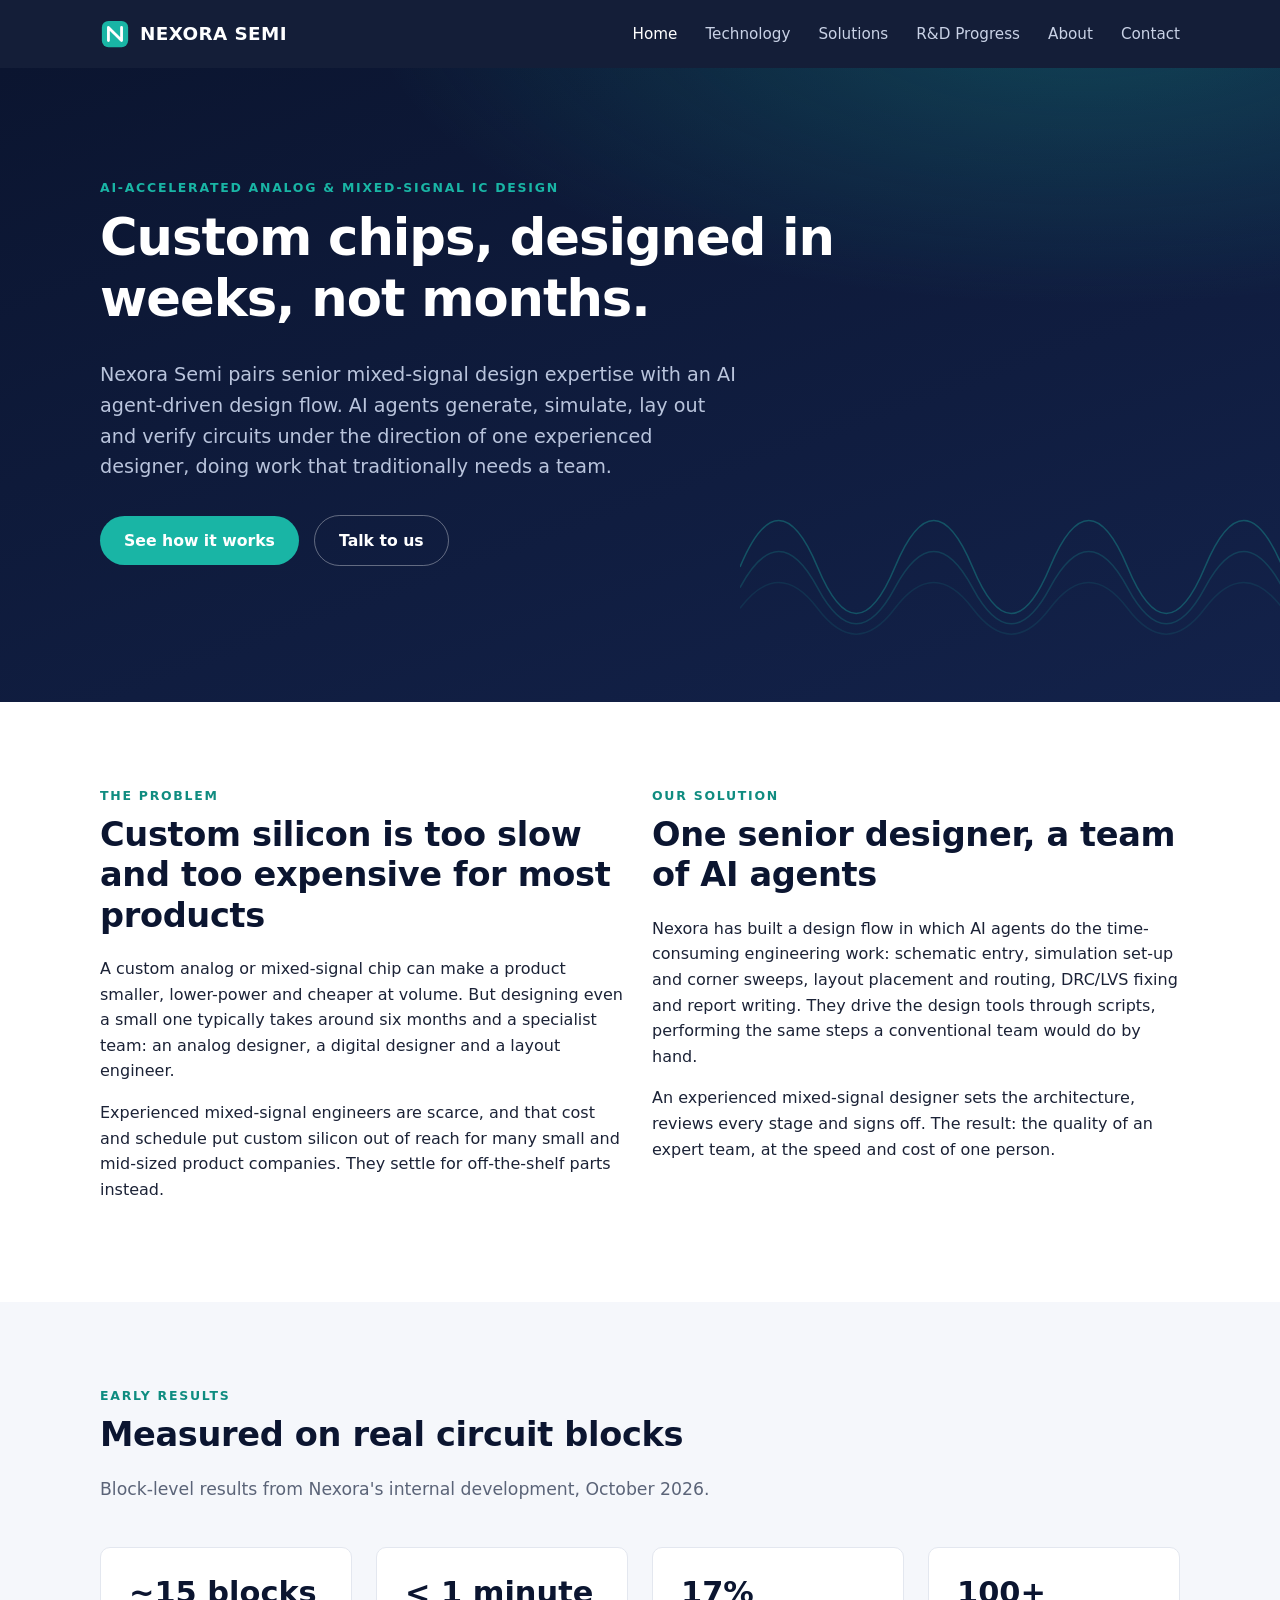
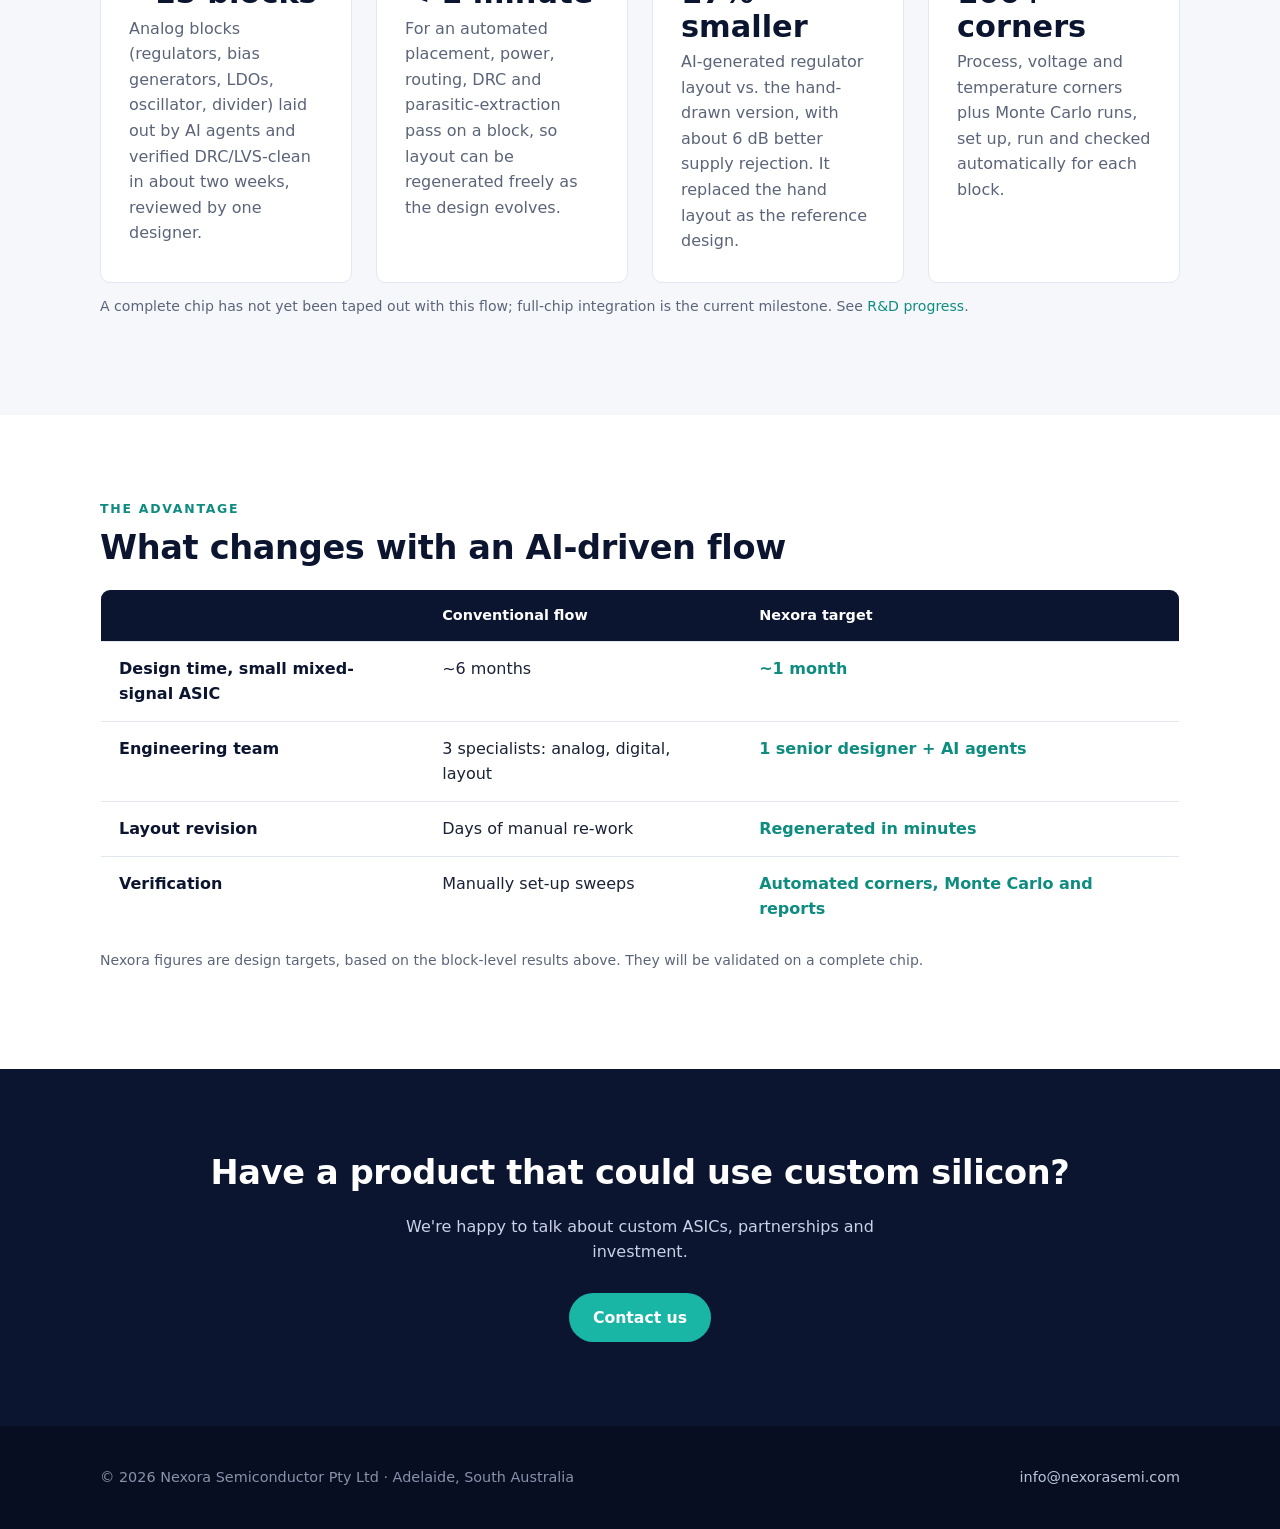
==== index.html @ a6cb7654 "Use tool-neutral wording for the design flow" ====
<!doctype html>
<html lang="en">
<head>
  <meta charset="utf-8">
  <meta name="viewport" content="width=device-width, initial-scale=1">
  <title>Nexora Semi — AI-Accelerated Mixed-Signal IC Design</title>
  <meta name="description" content="Nexora Semi is a fabless semiconductor startup that designs custom analog and mixed-signal ICs with an AI agent-driven design flow: one senior designer directing AI agents to design, simulate, lay out and verify chips in weeks instead of months.">
  <link rel="canonical" href="https://www.nexorasemi.com/">
  <meta property="og:type" content="website">
  <meta property="og:title" content="Nexora Semi — AI-Accelerated Mixed-Signal IC Design">
  <meta property="og:description" content="Custom mixed-signal chips designed by one senior designer directing AI agents — targeting weeks instead of months.">
  <meta property="og:url" content="https://www.nexorasemi.com/">
  <link rel="icon" href="img/favicon.svg" type="image/svg+xml">
  <link rel="stylesheet" href="css/style.css">
  <script type="application/ld+json">
  {
    "@context": "https://schema.org",
    "@type": "Organization",
    "name": "Nexora Semi",
    "legalName": "Nexora Semiconductor Pty Ltd",
    "url": "https://www.nexorasemi.com/",
    "logo": "https://www.nexorasemi.com/img/favicon.svg",
    "email": "info@nexorasemi.com",
    "description": "Fabless semiconductor startup designing custom analog and mixed-signal integrated circuits with an AI agent-driven design flow, in which one senior designer directs AI agents that generate, simulate, lay out and verify circuits by driving chip-design tools through scripts.",
    "address": { "@type": "PostalAddress", "addressLocality": "Adelaide", "addressRegion": "SA", "addressCountry": "AU" },
    "knowsAbout": ["Analog IC design", "Mixed-signal IC design", "ASIC design", "IC layout automation", "AI agents for electronic design automation", "Precision timing ICs", "Power management ICs", "Sensor interface ASICs"]
  }
  </script>
</head>
<body>

<header class="site-header">
  <nav class="container nav" aria-label="Main">
    <a class="logo" href="index.html">
      <svg viewBox="0 0 32 32" aria-hidden="true"><rect x="2" y="2" width="28" height="28" rx="7" fill="#19b5a5"/><path d="M9 23V9l14 14V9" stroke="#fff" stroke-width="3" fill="none" stroke-linecap="round" stroke-linejoin="round"/></svg>
      NEXORA SEMI
    </a>
    <button class="nav-toggle" aria-label="Menu" aria-expanded="false">&#9776;</button>
    <ul class="nav-links">
      <li><a href="index.html" aria-current="page">Home</a></li>
      <li><a href="technology.html">Technology</a></li>
      <li><a href="products.html">Solutions</a></li>
      <li><a href="progress.html">R&amp;D Progress</a></li>
      <li><a href="about.html">About</a></li>
      <li><a href="contact.html">Contact</a></li>
    </ul>
  </nav>
</header>

<main>
  <section class="hero">
    <svg class="waves" viewBox="0 0 600 300" aria-hidden="true" fill="none" stroke="#19b5a5" stroke-width="1.5">
      <path d="M0 150 Q 37.5 60 75 150 T 150 150 T 225 150 T 300 150 T 375 150 T 450 150 T 525 150 T 600 150"/>
      <path d="M0 170 Q 37.5 100 75 170 T 150 170 T 225 170 T 300 170 T 375 170 T 450 170 T 525 170 T 600 170" opacity=".6"/>
      <path d="M0 190 Q 37.5 140 75 190 T 150 190 T 225 190 T 300 190 T 375 190 T 450 190 T 525 190 T 600 190" opacity=".35"/>
    </svg>
    <div class="container">
      <p class="eyebrow">AI-accelerated analog &amp; mixed-signal IC design</p>
      <h1>Custom chips, designed in weeks, not months.</h1>
      <p class="lead">Nexora Semi pairs senior mixed-signal design expertise with an AI agent-driven design flow. AI agents generate, simulate, lay out and verify circuits under the direction of one experienced designer, doing work that traditionally needs a team.</p>
      <p style="margin-top:32px">
        <a class="btn btn-primary" href="technology.html">See how it works</a>
        <a class="btn btn-ghost" href="contact.html">Talk to us</a>
      </p>
    </div>
  </section>

  <section>
    <div class="container grid grid-2">
      <div>
        <p class="eyebrow">The problem</p>
        <h2>Custom silicon is too slow and too expensive for most products</h2>
        <p>A custom analog or mixed-signal chip can make a product smaller, lower-power and cheaper at volume. But designing even a small one typically takes around six months and a specialist team: an analog designer, a digital designer and a layout engineer.</p>
        <p>Experienced mixed-signal engineers are scarce, and that cost and schedule put custom silicon out of reach for many small and mid-sized product companies. They settle for off-the-shelf parts instead.</p>
      </div>
      <div>
        <p class="eyebrow">Our solution</p>
        <h2>One senior designer, a team of AI agents</h2>
        <p>Nexora has built a design flow in which AI agents do the time-consuming engineering work: schematic entry, simulation set-up and corner sweeps, layout placement and routing, DRC/LVS fixing and report writing. They drive the design tools through scripts, performing the same steps a conventional team would do by hand.</p>
        <p>An experienced mixed-signal designer sets the architecture, reviews every stage and signs off. The result: the quality of an expert team, at the speed and cost of one person.</p>
      </div>
    </div>
  </section>

  <section class="alt">
    <div class="container">
      <p class="eyebrow">Early results</p>
      <h2>Measured on real circuit blocks</h2>
      <p class="section-intro">Block-level results from Nexora's internal development, October 2026.</p>
      <div class="grid grid-2" style="grid-template-columns:repeat(auto-fit,minmax(230px,1fr))">
        <div class="card result"><strong>~15 blocks</strong><p>Analog blocks (regulators, bias generators, LDOs, oscillator, divider) laid out by AI agents and verified DRC/LVS-clean in about two weeks, reviewed by one designer.</p></div>
        <div class="card result"><strong>&lt; 1 minute</strong><p>For an automated placement, power, routing, DRC and parasitic-extraction pass on a block, so layout can be regenerated freely as the design evolves.</p></div>
        <div class="card result"><strong>17% smaller</strong><p>AI-generated regulator layout vs. the hand-drawn version, with about 6&nbsp;dB better supply rejection. It replaced the hand layout as the reference design.</p></div>
        <div class="card result"><strong>100+ corners</strong><p>Process, voltage and temperature corners plus Monte Carlo runs, set up, run and checked automatically for each block.</p></div>
      </div>
      <p class="note">A complete chip has not yet been taped out with this flow; full-chip integration is the current milestone. See <a href="progress.html">R&amp;D progress</a>.</p>
    </div>
  </section>

  <section>
    <div class="container">
      <p class="eyebrow">The advantage</p>
      <h2>What changes with an AI-driven flow</h2>
      <div class="table-wrap">
        <table class="compare">
          <thead><tr><th></th><th>Conventional flow</th><th>Nexora target</th></tr></thead>
          <tbody>
            <tr><th>Design time, small mixed-signal ASIC</th><td>~6 months</td><td class="us">~1 month</td></tr>
            <tr><th>Engineering team</th><td>3 specialists: analog, digital, layout</td><td class="us">1 senior designer + AI agents</td></tr>
            <tr><th>Layout revision</th><td>Days of manual re-work</td><td class="us">Regenerated in minutes</td></tr>
            <tr><th>Verification</th><td>Manually set-up sweeps</td><td class="us">Automated corners, Monte Carlo and reports</td></tr>
          </tbody>
        </table>
      </div>
      <p class="note">Nexora figures are design targets, based on the block-level results above. They will be validated on a complete chip.</p>
    </div>
  </section>

  <section class="cta">
    <div class="container">
      <h2>Have a product that could use custom silicon?</h2>
      <p>We're happy to talk about custom ASICs, partnerships and investment.</p>
      <a class="btn btn-primary" href="contact.html">Contact us</a>
    </div>
  </section>
</main>

<footer class="site-footer">
  <div class="container">
    <span>&copy; <span class="year">2026</span> Nexora Semiconductor Pty Ltd · Adelaide, South Australia</span>
    <span><a href="mailto:info@nexorasemi.com">info@nexorasemi.com</a></span>
  </div>
</footer>

<script src="js/main.js"></script>
</body>
</html>
---- css/style.css ----
/* Nexora Semi — site styles */
:root {
  --navy: #0b1530;
  --navy-2: #13224a;
  --ink: #1b2236;
  --muted: #5b6478;
  --line: #e3e7ef;
  --bg: #ffffff;
  --bg-alt: #f5f7fb;
  --accent: #19b5a5;
  --accent-dark: #0f8c80;
  --radius: 10px;
  --max: 1120px;
  font-family: "Inter", system-ui, -apple-system, "Segoe UI", Roboto, sans-serif;
  color: var(--ink);
  line-height: 1.6;
}

* { box-sizing: border-box; }
body { margin: 0; background: var(--bg); }
img, svg { max-width: 100%; display: block; }
a { color: var(--accent-dark); text-decoration: none; }
a:hover { text-decoration: underline; }
h1, h2, h3 { line-height: 1.2; margin: 0 0 .6em; color: var(--navy); }
h1 { font-size: clamp(2rem, 5vw, 3.2rem); letter-spacing: -.02em; }
h2 { font-size: clamp(1.5rem, 3.2vw, 2.1rem); letter-spacing: -.01em; }
h3 { font-size: 1.15rem; }
p { margin: 0 0 1em; }

.container { max-width: var(--max); margin: 0 auto; padding: 0 20px; }

/* Header */
.site-header {
  position: sticky; top: 0; z-index: 10;
  background: rgba(11, 21, 48, .96);
  backdrop-filter: blur(6px);
}
.nav { display: flex; align-items: center; justify-content: space-between; height: 68px; }
.logo { display: flex; align-items: center; gap: 10px; color: #fff; font-weight: 700; font-size: 1.15rem; letter-spacing: .02em; }
.logo:hover { text-decoration: none; }
.logo svg { width: 30px; height: 30px; }
.nav-links { display: flex; gap: 28px; list-style: none; margin: 0; padding: 0; }
.nav-links a { color: #c9d2e6; font-size: .95rem; }
.nav-links a:hover, .nav-links a[aria-current="page"] { color: #fff; text-decoration: none; }
.nav-toggle { display: none; background: none; border: 0; color: #fff; font-size: 1.6rem; cursor: pointer; }

@media (max-width: 760px) {
  .nav-toggle { display: block; }
  .nav-links {
    display: none; position: absolute; top: 68px; left: 0; right: 0;
    flex-direction: column; gap: 0; background: var(--navy); padding: 8px 20px 16px;
  }
  .nav-links.open { display: flex; }
  .nav-links a { display: block; padding: 10px 0; }
}

/* Hero */
.hero {
  background:
    radial-gradient(1200px 500px at 85% -10%, rgba(25,181,165,.28), transparent 60%),
    linear-gradient(160deg, var(--navy) 0%, var(--navy-2) 100%);
  color: #dbe3f3;
  padding: 110px 0 120px;
  position: relative; overflow: hidden;
}
.hero h1 { color: #fff; max-width: 760px; }
.hero p.lead { font-size: 1.2rem; max-width: 640px; color: #b9c4dc; }
.hero .waves { position: absolute; right: -80px; bottom: -20px; width: 620px; opacity: .35; pointer-events: none; }
.page-hero { padding: 80px 0 70px; }

.btn {
  display: inline-block; padding: 12px 24px; border-radius: 999px;
  font-weight: 600; font-size: .98rem; transition: background .15s, color .15s;
}
.btn:hover { text-decoration: none; }
.btn-primary { background: var(--accent); color: #fff; }
.btn-primary:hover { background: var(--accent-dark); }
.btn-ghost { border: 1px solid rgba(255,255,255,.35); color: #fff; margin-left: 10px; }
.btn-ghost:hover { background: rgba(255,255,255,.1); }

/* Sections */
section { padding: 84px 0; }
section.alt { background: var(--bg-alt); }
.eyebrow { text-transform: uppercase; letter-spacing: .14em; font-size: .78rem; font-weight: 700; color: var(--accent-dark); margin-bottom: .7em; }
.hero .eyebrow { color: var(--accent); }
.section-intro { max-width: 680px; color: var(--muted); font-size: 1.08rem; margin-bottom: 44px; }

.grid { display: grid; gap: 24px; }
.grid-3 { grid-template-columns: repeat(auto-fit, minmax(260px, 1fr)); }
.grid-2 { grid-template-columns: repeat(auto-fit, minmax(320px, 1fr)); }

.card {
  background: #fff; border: 1px solid var(--line); border-radius: var(--radius);
  padding: 28px; transition: box-shadow .2s, transform .2s;
}
.card:hover { box-shadow: 0 10px 30px rgba(11,21,48,.08); transform: translateY(-2px); }
.card p { color: var(--muted); margin: 0; }
.icon {
  width: 44px; height: 44px; border-radius: 10px; margin-bottom: 18px;
  background: rgba(25,181,165,.12); color: var(--accent-dark);
  display: grid; place-items: center;
}
.icon svg { width: 24px; height: 24px; }

/* Product cards */
.product { display: flex; flex-direction: column; }
.product .tag { display: inline-block; font-size: .75rem; font-weight: 700; letter-spacing: .06em; text-transform: uppercase; padding: 3px 10px; border-radius: 999px; background: var(--bg-alt); color: var(--muted); margin-bottom: 14px; align-self: flex-start; }
.product .tag.live { background: rgba(25,181,165,.14); color: var(--accent-dark); }
.product ul { margin: 16px 0 0; padding-left: 18px; color: var(--muted); }
.product li { margin-bottom: 4px; }

/* Stats */
.stats { display: grid; grid-template-columns: repeat(auto-fit, minmax(180px, 1fr)); gap: 24px; text-align: center; }
.stat strong { display: block; font-size: 2.2rem; color: var(--navy); }
.stat span { color: var(--muted); font-size: .95rem; }

/* CTA band */
.cta { background: var(--navy); color: #c9d2e6; text-align: center; }
.cta h2 { color: #fff; }
.cta p { max-width: 560px; margin: 0 auto 28px; }

/* Contact */
.contact-list { list-style: none; padding: 0; margin: 0; }
.contact-list li { padding: 14px 0; border-bottom: 1px solid var(--line); }
.contact-list strong { display: block; color: var(--navy); }

/* Footer */
.site-footer { background: #070e22; color: #8792ab; padding: 40px 0; font-size: .9rem; }
.site-footer .container { display: flex; flex-wrap: wrap; justify-content: space-between; gap: 16px; }
.site-footer a { color: #b9c4dc; }

/* Placeholder marker — remove once real copy is in */
.todo { background: #fff6d6; outline: 1px dashed #e0b400; }

/* Flow steps */
.steps { counter-reset: step; display: grid; gap: 18px; grid-template-columns: repeat(auto-fit, minmax(230px, 1fr)); }
.step { position: relative; padding: 26px 24px 24px; background: #fff; border: 1px solid var(--line); border-radius: var(--radius); }
.step::before {
  counter-increment: step; content: counter(step);
  display: grid; place-items: center; width: 32px; height: 32px; border-radius: 50%;
  background: var(--navy); color: #fff; font-weight: 700; font-size: .9rem; margin-bottom: 14px;
}
.step p { color: var(--muted); margin: 0; }
.step .who { display: block; margin-top: 12px; font-size: .8rem; font-weight: 700; letter-spacing: .06em; text-transform: uppercase; color: var(--accent-dark); }

/* Comparison table */
.table-wrap { overflow-x: auto; }
table.compare { width: 100%; border-collapse: collapse; background: #fff; border: 1px solid var(--line); border-radius: var(--radius); overflow: hidden; }
.compare th, .compare td { padding: 14px 18px; text-align: left; border-bottom: 1px solid var(--line); vertical-align: top; }
.compare thead th { background: var(--navy); color: #fff; font-size: .9rem; }
.compare tbody th { color: var(--navy); font-weight: 600; width: 30%; }
.compare td.us { color: var(--accent-dark); font-weight: 600; }
.note { font-size: .88rem; color: var(--muted); margin-top: 12px; }

/* Timeline */
.timeline { list-style: none; margin: 0; padding: 0 0 0 26px; border-left: 2px solid var(--line); }
.timeline li { position: relative; padding: 0 0 30px 18px; }
.timeline li::before {
  content: ""; position: absolute; left: -35px; top: 4px; width: 16px; height: 16px; border-radius: 50%;
  background: #fff; border: 3px solid var(--line);
}
.timeline li.done::before { background: var(--accent); border-color: var(--accent); }
.timeline li.now::before { border-color: var(--accent); }
.timeline .when { font-size: .8rem; font-weight: 700; letter-spacing: .08em; text-transform: uppercase; color: var(--muted); }
.timeline li.done .when, .timeline li.now .when { color: var(--accent-dark); }
.timeline h3 { margin: 4px 0 6px; }
.timeline p { color: var(--muted); margin: 0; }

/* Results highlight */
.result strong { display: block; font-size: 1.9rem; color: var(--navy); line-height: 1.1; margin-bottom: 6px; }

/* FAQ */
.faq details { background: #fff; border: 1px solid var(--line); border-radius: var(--radius); padding: 18px 22px; margin-bottom: 12px; }
.faq summary { cursor: pointer; font-weight: 600; color: var(--navy); }
.faq details p { color: var(--muted); margin: 12px 0 0; }

/* Facts list */
.facts { display: grid; grid-template-columns: max-content 1fr; gap: 10px 24px; margin: 0; }
.facts dt { font-weight: 600; color: var(--navy); }
.facts dd { margin: 0; color: var(--muted); }
@media (max-width: 560px) { .facts { grid-template-columns: 1fr; gap: 2px; } .facts dd { margin-bottom: 10px; } }
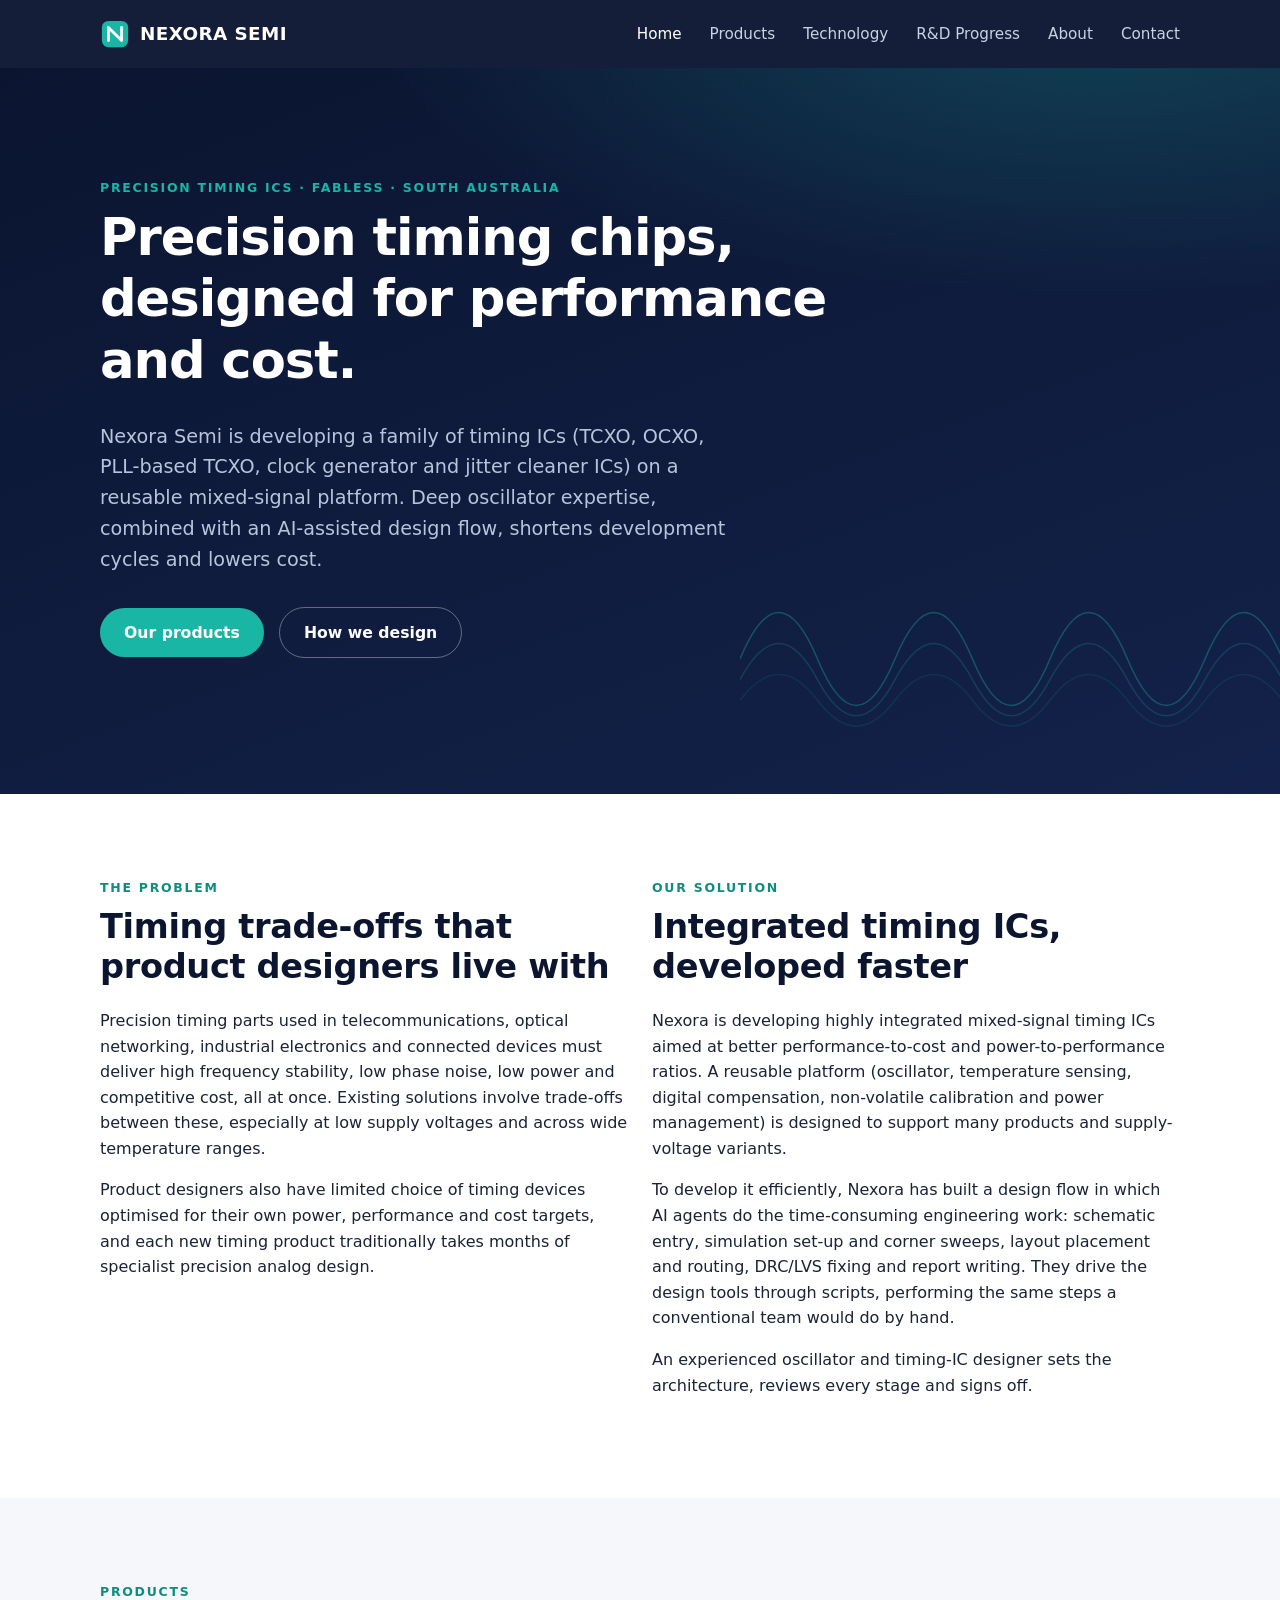
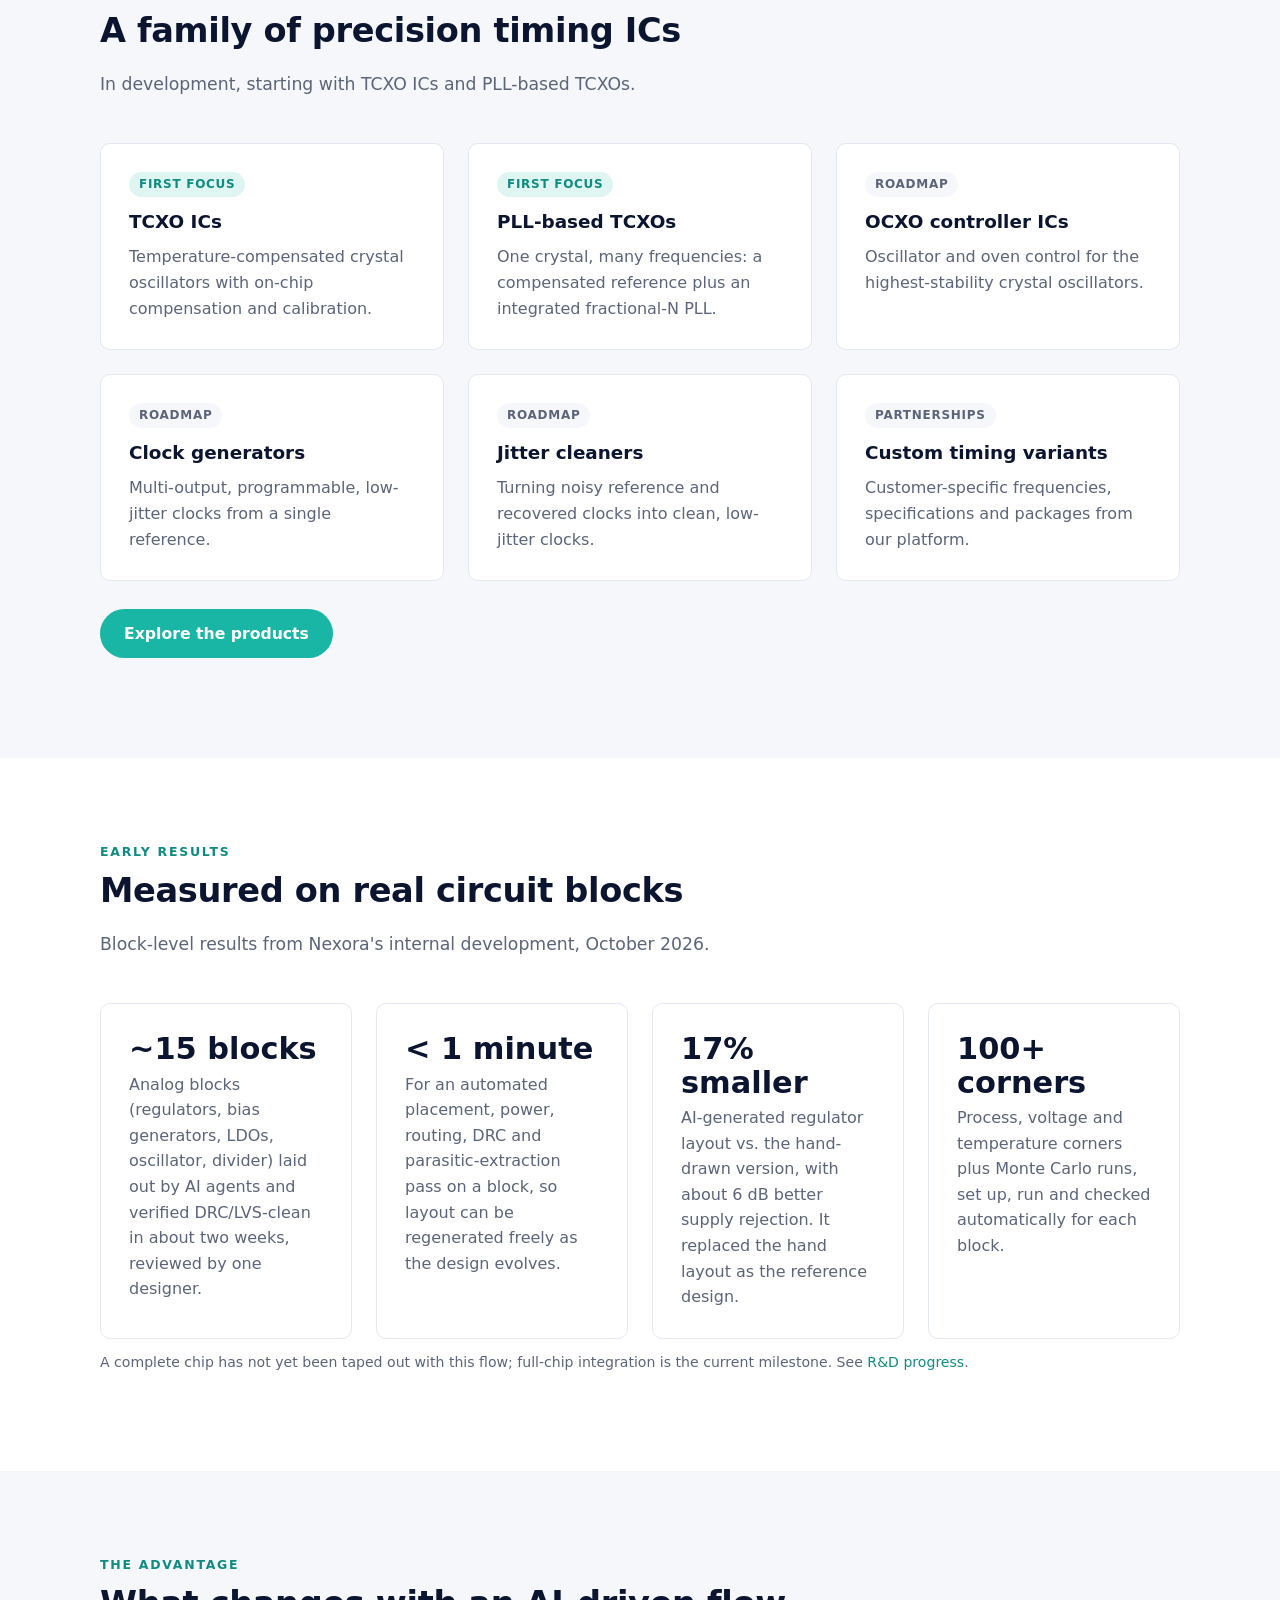
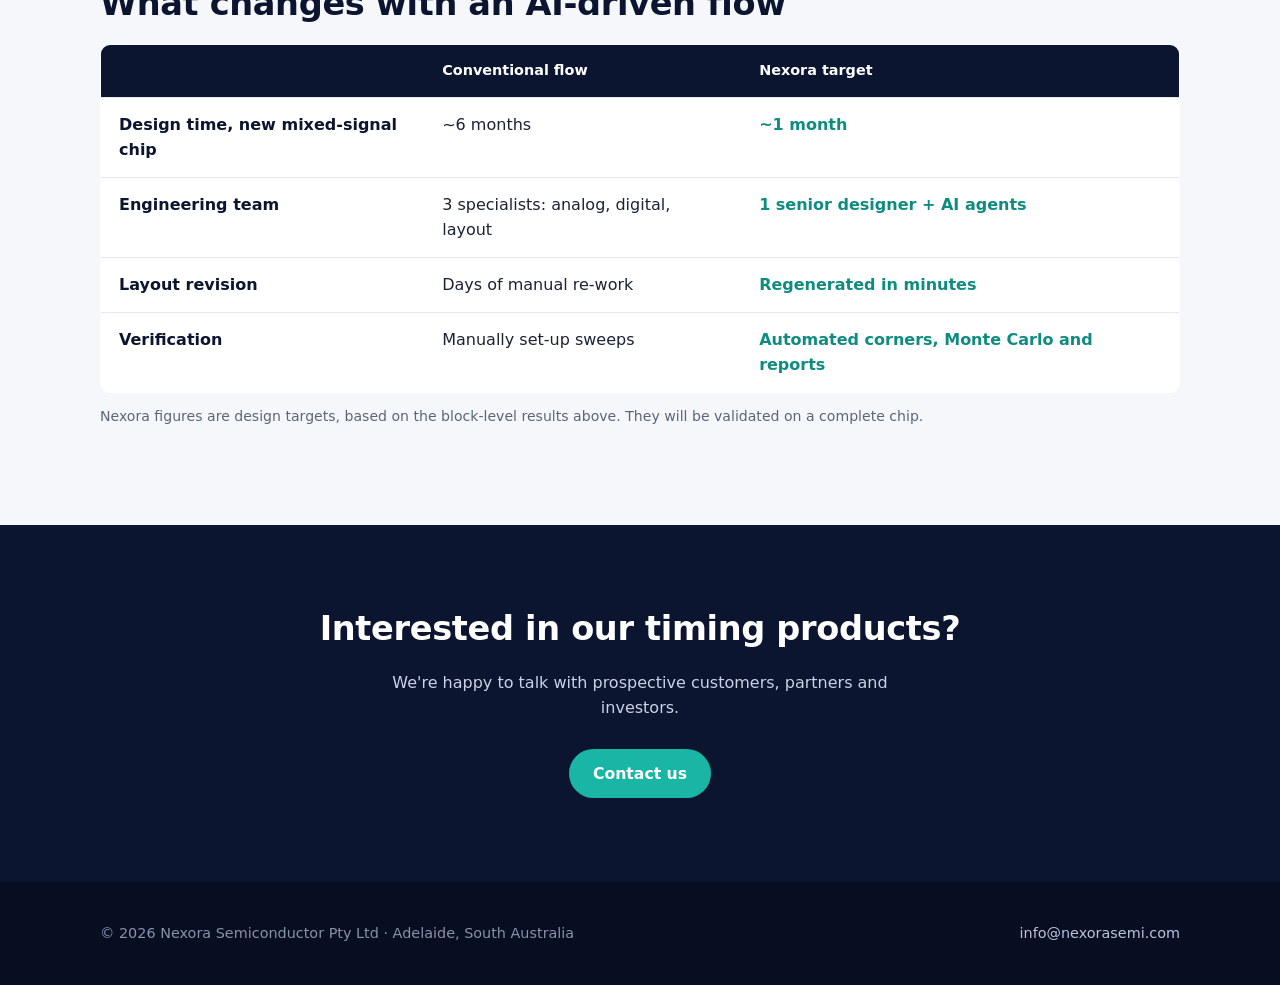
==== commit 9ea0947f: "Refocus site on precision timing IC products" ====
--- a/index.html
+++ b/index.html
@@ -3,12 +3,12 @@
 <head>
   <meta charset="utf-8">
   <meta name="viewport" content="width=device-width, initial-scale=1">
-  <title>Nexora Semi — AI-Accelerated Mixed-Signal IC Design</title>
-  <meta name="description" content="Nexora Semi is a fabless semiconductor startup that designs custom analog and mixed-signal ICs with an AI agent-driven design flow: one senior designer directing AI agents to design, simulate, lay out and verify chips in weeks instead of months.">
+  <title>Nexora Semi — Precision Timing ICs</title>
+  <meta name="description" content="Nexora Semi is a fabless semiconductor startup developing precision timing ICs (TCXO, OCXO, PLL-based TCXO, clock generator and jitter cleaner ICs) on a reusable mixed-signal platform, using AI-assisted design to shorten development cycles.">
   <link rel="canonical" href="https://www.nexorasemi.com/">
   <meta property="og:type" content="website">
-  <meta property="og:title" content="Nexora Semi — AI-Accelerated Mixed-Signal IC Design">
-  <meta property="og:description" content="Custom mixed-signal chips designed by one senior designer directing AI agents — targeting weeks instead of months.">
+  <meta property="og:title" content="Nexora Semi — Precision Timing ICs">
+  <meta property="og:description" content="TCXO, OCXO, PLL-based TCXO, clock generator and jitter cleaner ICs from a South Australian fabless semiconductor company.">
   <meta property="og:url" content="https://www.nexorasemi.com/">
   <link rel="icon" href="img/favicon.svg" type="image/svg+xml">
   <link rel="stylesheet" href="css/style.css">
@@ -21,9 +21,9 @@
     "url": "https://www.nexorasemi.com/",
     "logo": "https://www.nexorasemi.com/img/favicon.svg",
     "email": "info@nexorasemi.com",
-    "description": "Fabless semiconductor startup designing custom analog and mixed-signal integrated circuits with an AI agent-driven design flow, in which one senior designer directs AI agents that generate, simulate, lay out and verify circuits by driving chip-design tools through scripts.",
+    "description": "Fabless semiconductor startup developing precision timing integrated circuits (TCXO ICs, PLL-based TCXOs, OCXO controller ICs, clock generators and jitter cleaners) on a reusable mixed-signal platform, using an AI agent-driven design flow to shorten development cycles and reduce cost.",
     "address": { "@type": "PostalAddress", "addressLocality": "Adelaide", "addressRegion": "SA", "addressCountry": "AU" },
-    "knowsAbout": ["Analog IC design", "Mixed-signal IC design", "ASIC design", "IC layout automation", "AI agents for electronic design automation", "Precision timing ICs", "Power management ICs", "Sensor interface ASICs"]
+    "knowsAbout": ["Timing ICs", "TCXO", "VCXO", "OCXO", "Crystal oscillators", "Fractional-N PLL", "Clock generators", "Jitter attenuators", "Analog and mixed-signal IC design", "AI-assisted IC design"]
   }
   </script>
 </head>
@@ -38,8 +38,8 @@
     <button class="nav-toggle" aria-label="Menu" aria-expanded="false">&#9776;</button>
     <ul class="nav-links">
       <li><a href="index.html" aria-current="page">Home</a></li>
+      <li><a href="products.html">Products</a></li>
       <li><a href="technology.html">Technology</a></li>
-      <li><a href="products.html">Solutions</a></li>
       <li><a href="progress.html">R&amp;D Progress</a></li>
       <li><a href="about.html">About</a></li>
       <li><a href="contact.html">Contact</a></li>
@@ -55,12 +55,12 @@
       <path d="M0 190 Q 37.5 140 75 190 T 150 190 T 225 190 T 300 190 T 375 190 T 450 190 T 525 190 T 600 190" opacity=".35"/>
     </svg>
     <div class="container">
-      <p class="eyebrow">AI-accelerated analog &amp; mixed-signal IC design</p>
-      <h1>Custom chips, designed in weeks, not months.</h1>
-      <p class="lead">Nexora Semi pairs senior mixed-signal design expertise with an AI agent-driven design flow. AI agents generate, simulate, lay out and verify circuits under the direction of one experienced designer, doing work that traditionally needs a team.</p>
+      <p class="eyebrow">Precision timing ICs · Fabless · South Australia</p>
+      <h1>Precision timing chips, designed for performance and cost.</h1>
+      <p class="lead">Nexora Semi is developing a family of timing ICs (TCXO, OCXO, PLL-based TCXO, clock generator and jitter cleaner ICs) on a reusable mixed-signal platform. Deep oscillator expertise, combined with an AI-assisted design flow, shortens development cycles and lowers cost.</p>
       <p style="margin-top:32px">
-        <a class="btn btn-primary" href="technology.html">See how it works</a>
-        <a class="btn btn-ghost" href="contact.html">Talk to us</a>
+        <a class="btn btn-primary" href="products.html">Our products</a>
+        <a class="btn btn-ghost" href="technology.html">How we design</a>
       </p>
     </div>
   </section>
@@ -69,20 +69,38 @@
     <div class="container grid grid-2">
       <div>
         <p class="eyebrow">The problem</p>
-        <h2>Custom silicon is too slow and too expensive for most products</h2>
-        <p>A custom analog or mixed-signal chip can make a product smaller, lower-power and cheaper at volume. But designing even a small one typically takes around six months and a specialist team: an analog designer, a digital designer and a layout engineer.</p>
-        <p>Experienced mixed-signal engineers are scarce, and that cost and schedule put custom silicon out of reach for many small and mid-sized product companies. They settle for off-the-shelf parts instead.</p>
+        <h2>Timing trade-offs that product designers live with</h2>
+        <p>Precision timing parts used in telecommunications, optical networking, industrial electronics and connected devices must deliver high frequency stability, low phase noise, low power and competitive cost, all at once. Existing solutions involve trade-offs between these, especially at low supply voltages and across wide temperature ranges.</p>
+        <p>Product designers also have limited choice of timing devices optimised for their own power, performance and cost targets, and each new timing product traditionally takes months of specialist precision analog design.</p>
       </div>
       <div>
         <p class="eyebrow">Our solution</p>
-        <h2>One senior designer, a team of AI agents</h2>
-        <p>Nexora has built a design flow in which AI agents do the time-consuming engineering work: schematic entry, simulation set-up and corner sweeps, layout placement and routing, DRC/LVS fixing and report writing. They drive the design tools through scripts, performing the same steps a conventional team would do by hand.</p>
-        <p>An experienced mixed-signal designer sets the architecture, reviews every stage and signs off. The result: the quality of an expert team, at the speed and cost of one person.</p>
+        <h2>Integrated timing ICs, developed faster</h2>
+        <p>Nexora is developing highly integrated mixed-signal timing ICs aimed at better performance-to-cost and power-to-performance ratios. A reusable platform (oscillator, temperature sensing, digital compensation, non-volatile calibration and power management) is designed to support many products and supply-voltage variants.</p>
+        <p>To develop it efficiently, Nexora has built a design flow in which AI agents do the time-consuming engineering work: schematic entry, simulation set-up and corner sweeps, layout placement and routing, DRC/LVS fixing and report writing. They drive the design tools through scripts, performing the same steps a conventional team would do by hand.</p>
+        <p>An experienced oscillator and timing-IC designer sets the architecture, reviews every stage and signs off.</p>
       </div>
     </div>
   </section>
 
   <section class="alt">
+    <div class="container">
+      <p class="eyebrow">Products</p>
+      <h2>A family of precision timing ICs</h2>
+      <p class="section-intro">In development, starting with TCXO ICs and PLL-based TCXOs.</p>
+      <div class="grid grid-3">
+        <div class="card product"><span class="tag live">First focus</span><h3>TCXO ICs</h3><p>Temperature-compensated crystal oscillators with on-chip compensation and calibration.</p></div>
+        <div class="card product"><span class="tag live">First focus</span><h3>PLL-based TCXOs</h3><p>One crystal, many frequencies: a compensated reference plus an integrated fractional-N PLL.</p></div>
+        <div class="card product"><span class="tag">Roadmap</span><h3>OCXO controller ICs</h3><p>Oscillator and oven control for the highest-stability crystal oscillators.</p></div>
+        <div class="card product"><span class="tag">Roadmap</span><h3>Clock generators</h3><p>Multi-output, programmable, low-jitter clocks from a single reference.</p></div>
+        <div class="card product"><span class="tag">Roadmap</span><h3>Jitter cleaners</h3><p>Turning noisy reference and recovered clocks into clean, low-jitter clocks.</p></div>
+        <div class="card product"><span class="tag">Partnerships</span><h3>Custom timing variants</h3><p>Customer-specific frequencies, specifications and packages from our platform.</p></div>
+      </div>
+      <p style="margin-top:28px"><a class="btn btn-primary" href="products.html">Explore the products</a></p>
+    </div>
+  </section>
+
+  <section>
     <div class="container">
       <p class="eyebrow">Early results</p>
       <h2>Measured on real circuit blocks</h2>
@@ -97,7 +115,7 @@
     </div>
   </section>
 
-  <section>
+  <section class="alt">
     <div class="container">
       <p class="eyebrow">The advantage</p>
       <h2>What changes with an AI-driven flow</h2>
@@ -105,7 +123,7 @@
         <table class="compare">
           <thead><tr><th></th><th>Conventional flow</th><th>Nexora target</th></tr></thead>
           <tbody>
-            <tr><th>Design time, small mixed-signal ASIC</th><td>~6 months</td><td class="us">~1 month</td></tr>
+            <tr><th>Design time, new mixed-signal chip</th><td>~6 months</td><td class="us">~1 month</td></tr>
             <tr><th>Engineering team</th><td>3 specialists: analog, digital, layout</td><td class="us">1 senior designer + AI agents</td></tr>
             <tr><th>Layout revision</th><td>Days of manual re-work</td><td class="us">Regenerated in minutes</td></tr>
             <tr><th>Verification</th><td>Manually set-up sweeps</td><td class="us">Automated corners, Monte Carlo and reports</td></tr>
@@ -118,8 +136,8 @@
 
   <section class="cta">
     <div class="container">
-      <h2>Have a product that could use custom silicon?</h2>
-      <p>We're happy to talk about custom ASICs, partnerships and investment.</p>
+      <h2>Interested in our timing products?</h2>
+      <p>We're happy to talk with prospective customers, partners and investors.</p>
       <a class="btn btn-primary" href="contact.html">Contact us</a>
     </div>
   </section>
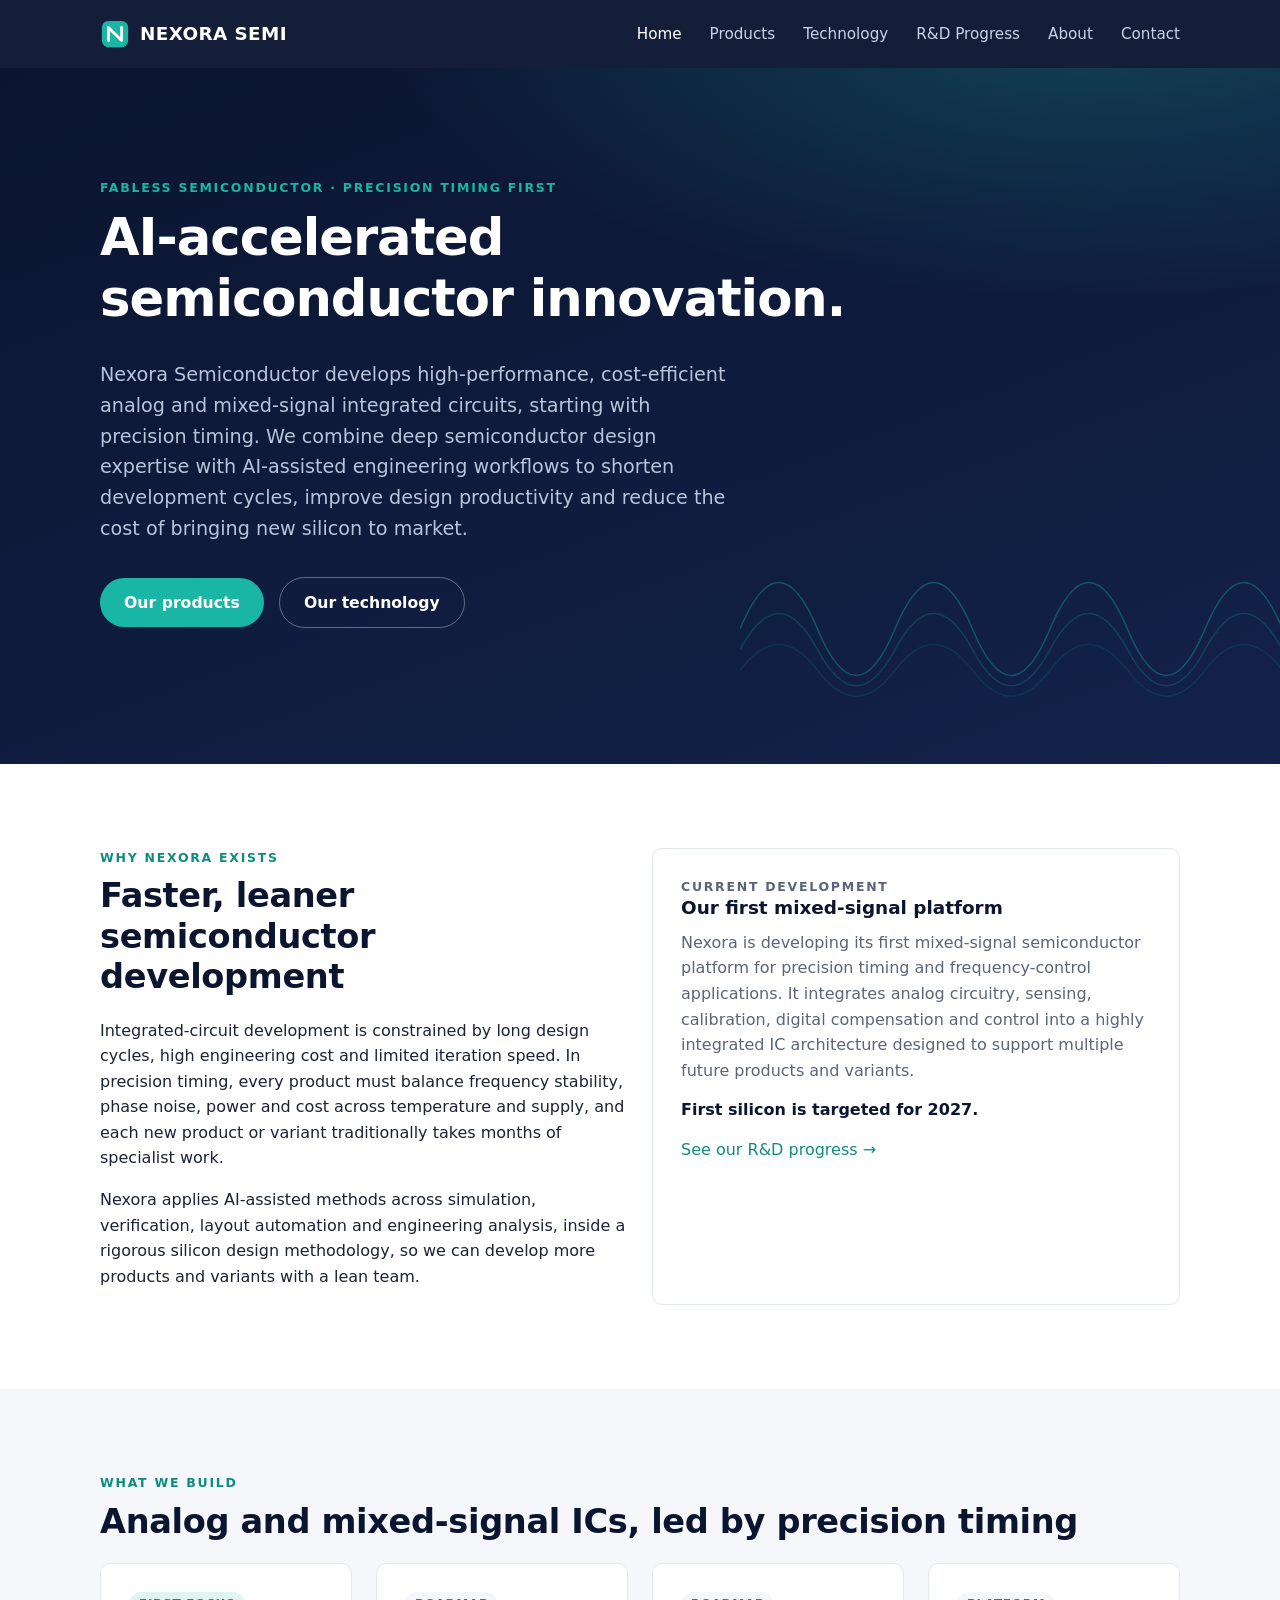
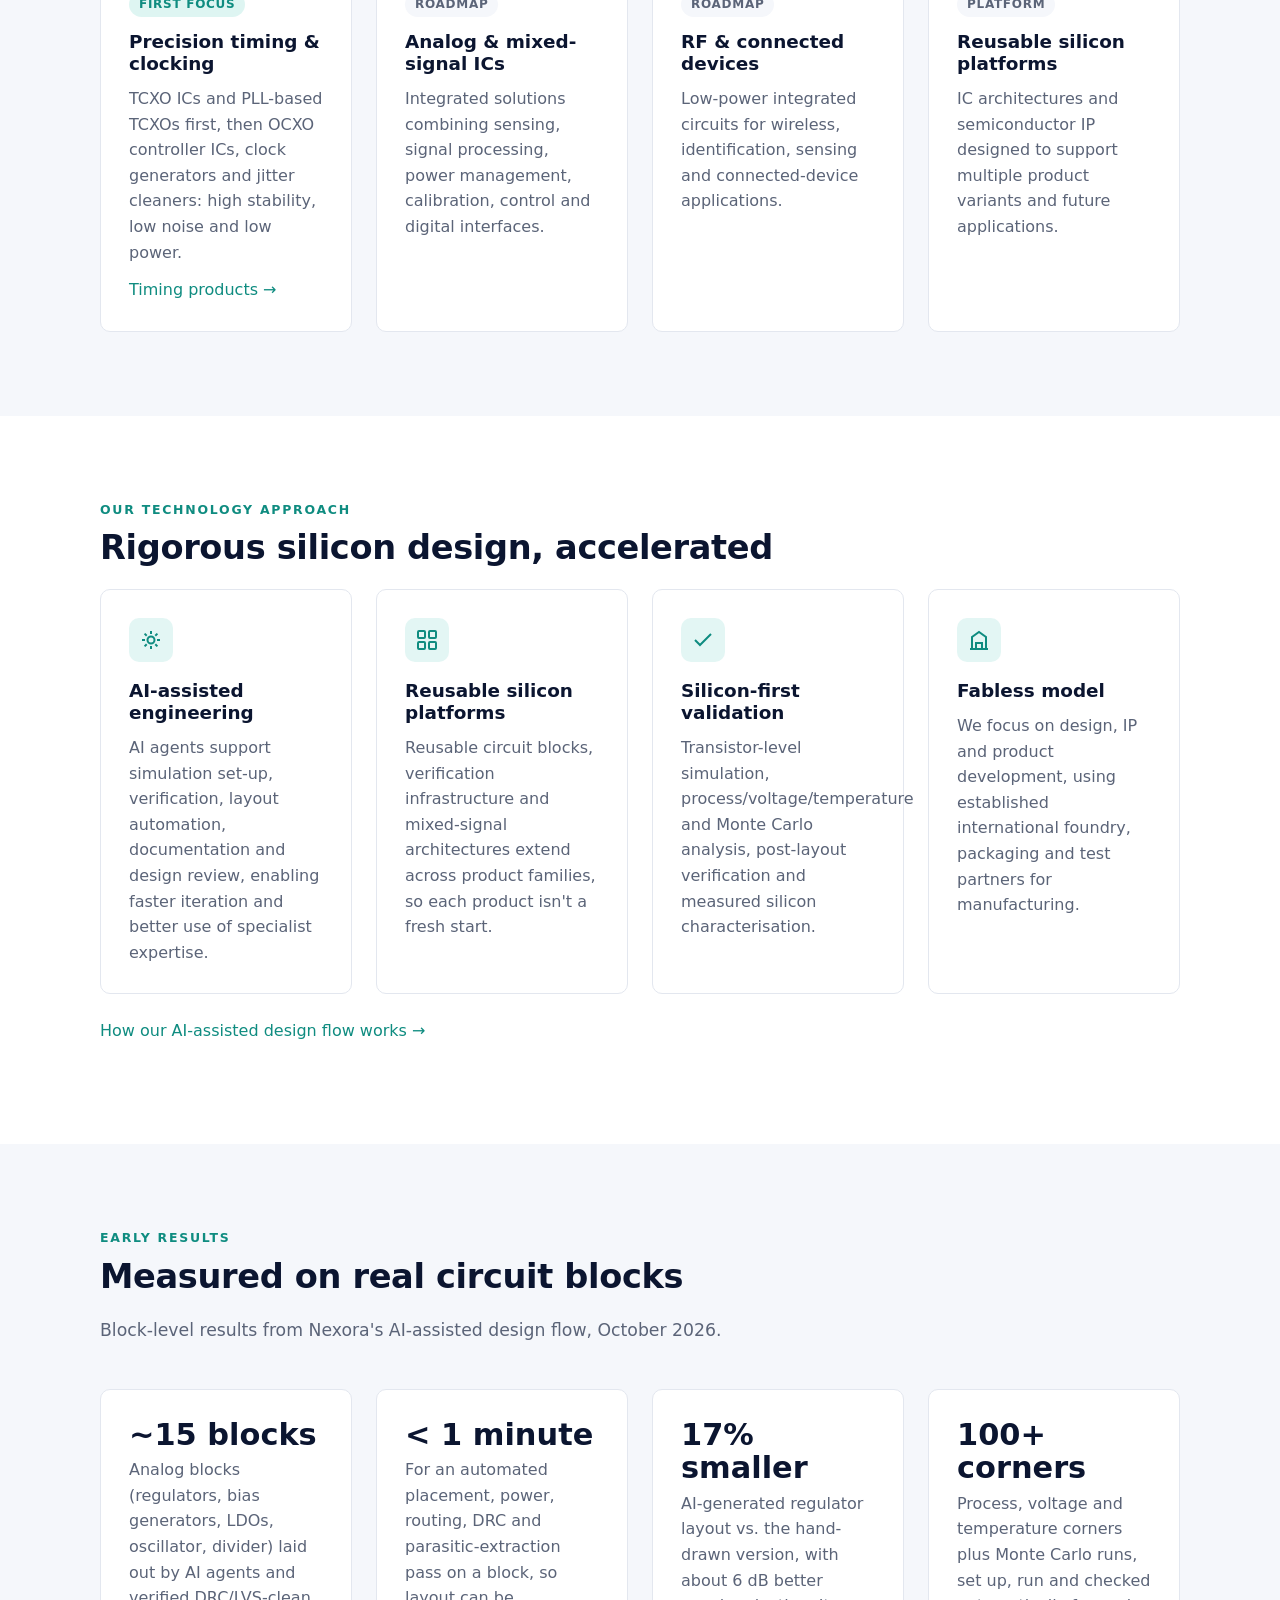
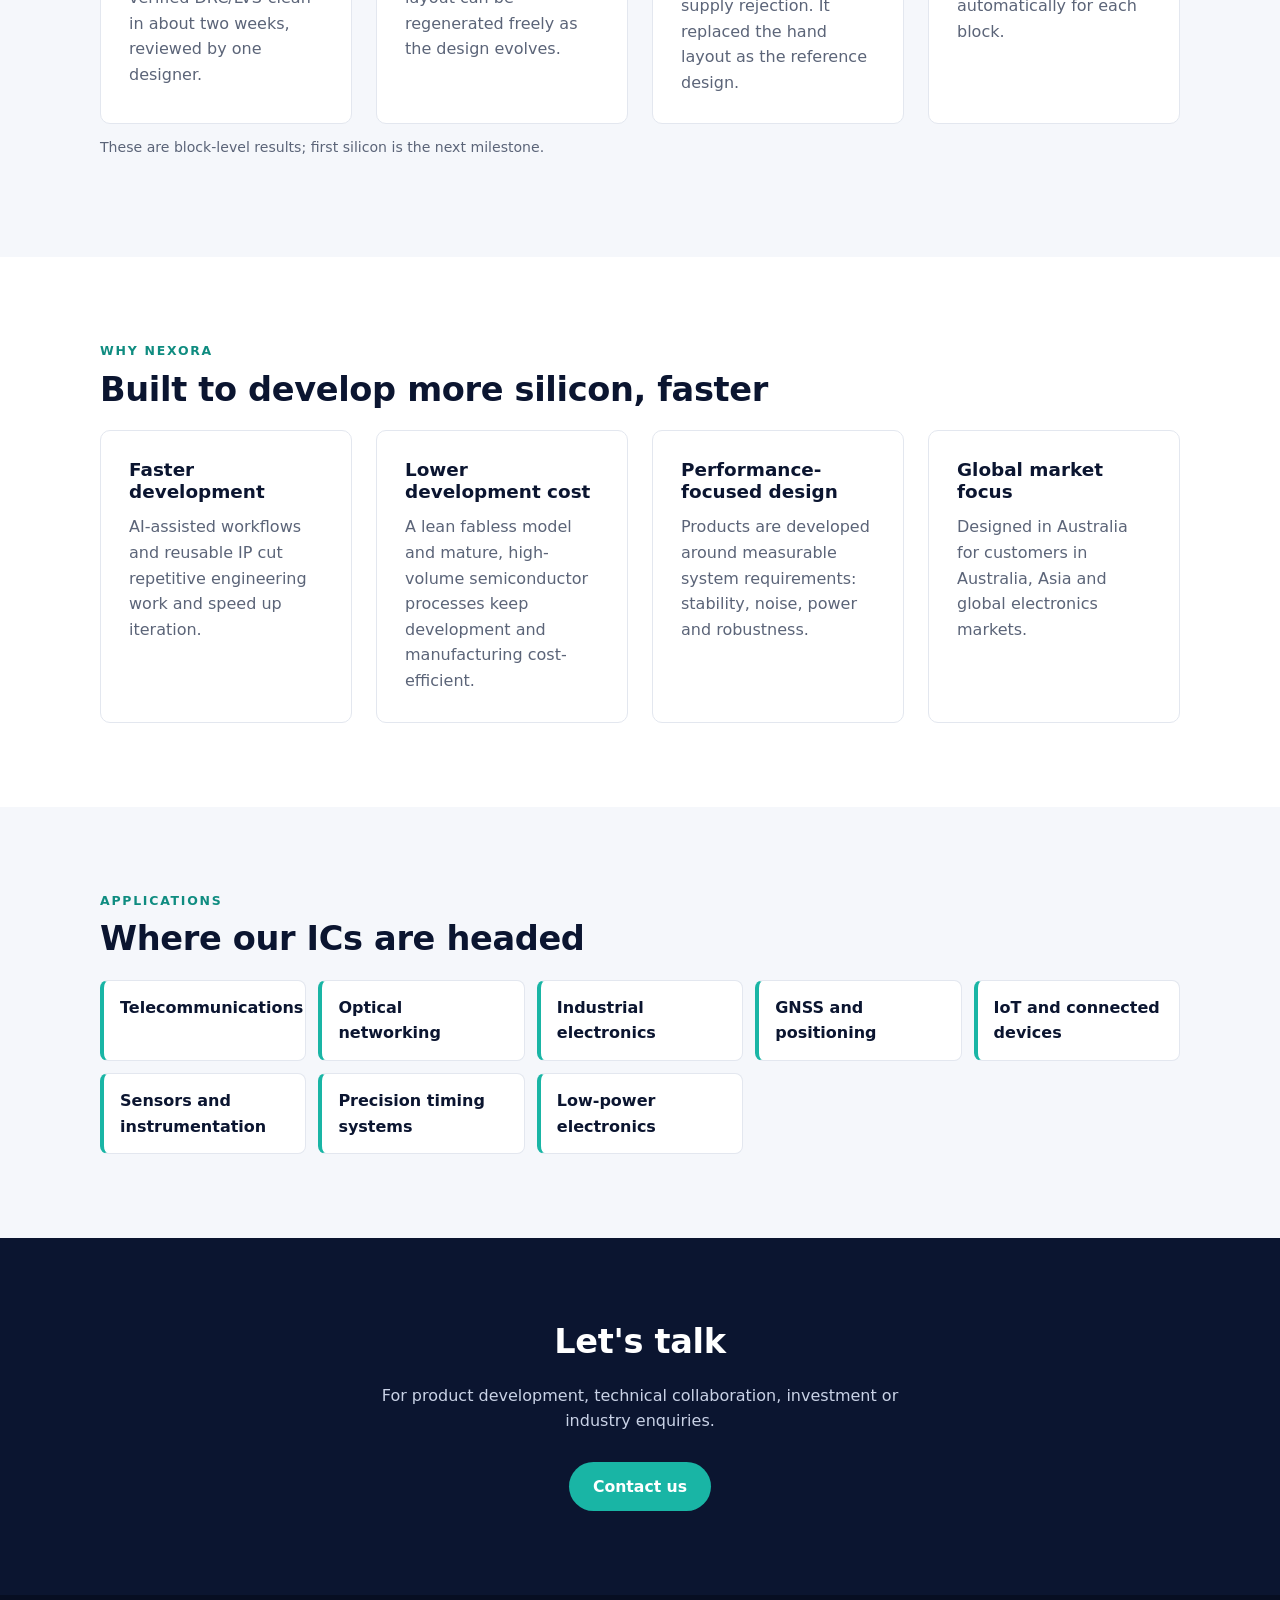
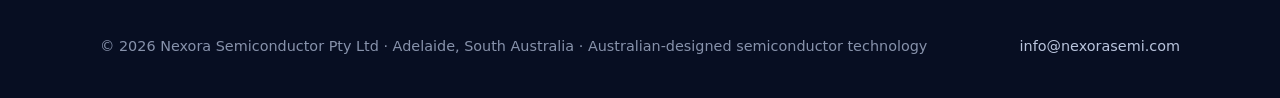
==== commit 019638f1: "Broaden positioning: precision timing first, wider mixed-signal roadmap; add vision, SA and applicat" ====
--- a/index.html
+++ b/index.html
@@ -3,27 +3,29 @@
 <head>
   <meta charset="utf-8">
   <meta name="viewport" content="width=device-width, initial-scale=1">
-  <title>Nexora Semi — Precision Timing ICs</title>
-  <meta name="description" content="Nexora Semi is a fabless semiconductor startup developing precision timing ICs (TCXO, OCXO, PLL-based TCXO, clock generator and jitter cleaner ICs) on a reusable mixed-signal platform, using AI-assisted design to shorten development cycles.">
+  <title>Nexora Semiconductor — Precision Timing &amp; Mixed-Signal ICs</title>
+  <meta name="description" content="Nexora Semiconductor is a South Australian fabless semiconductor company developing high-performance, cost-efficient analog and mixed-signal ICs, starting with precision timing (TCXO, OCXO, PLL-based TCXO, clock generator and jitter cleaner ICs), using AI-assisted engineering to shorten development cycles.">
   <link rel="canonical" href="https://www.nexorasemi.com/">
   <meta property="og:type" content="website">
-  <meta property="og:title" content="Nexora Semi — Precision Timing ICs">
-  <meta property="og:description" content="TCXO, OCXO, PLL-based TCXO, clock generator and jitter cleaner ICs from a South Australian fabless semiconductor company.">
+  <meta property="og:title" content="Nexora Semiconductor — Precision Timing &amp; Mixed-Signal ICs">
+  <meta property="og:description" content="South Australian fabless semiconductor company developing precision timing and mixed-signal ICs with AI-assisted engineering.">
   <meta property="og:url" content="https://www.nexorasemi.com/">
   <link rel="icon" href="img/favicon.svg" type="image/svg+xml">
-  <link rel="stylesheet" href="css/style.css">
+  <link rel="stylesheet" href="css/style.css?v=20261017">
   <script type="application/ld+json">
   {
     "@context": "https://schema.org",
     "@type": "Organization",
-    "name": "Nexora Semi",
+    "name": "Nexora Semiconductor",
+    "alternateName": "Nexora Semi",
     "legalName": "Nexora Semiconductor Pty Ltd",
     "url": "https://www.nexorasemi.com/",
     "logo": "https://www.nexorasemi.com/img/favicon.svg",
     "email": "info@nexorasemi.com",
-    "description": "Fabless semiconductor startup developing precision timing integrated circuits (TCXO ICs, PLL-based TCXOs, OCXO controller ICs, clock generators and jitter cleaners) on a reusable mixed-signal platform, using an AI agent-driven design flow to shorten development cycles and reduce cost.",
+    "foundingDate": "2026",
+    "description": "South Australian fabless semiconductor company developing high-performance, cost-efficient analog and mixed-signal integrated circuits, with an initial focus on precision timing (TCXO ICs, PLL-based TCXOs, OCXO controller ICs, clock generators and jitter cleaners). Uses AI-assisted engineering workflows and reusable silicon platforms to shorten development cycles and reduce cost.",
     "address": { "@type": "PostalAddress", "addressLocality": "Adelaide", "addressRegion": "SA", "addressCountry": "AU" },
-    "knowsAbout": ["Timing ICs", "TCXO", "VCXO", "OCXO", "Crystal oscillators", "Fractional-N PLL", "Clock generators", "Jitter attenuators", "Analog and mixed-signal IC design", "AI-assisted IC design"]
+    "knowsAbout": ["Timing ICs", "TCXO", "VCXO", "OCXO", "Crystal oscillators", "Fractional-N PLL", "Clock generators", "Jitter attenuators", "Analog and mixed-signal IC design", "Low-power integrated circuits", "AI-assisted IC design"]
   }
   </script>
 </head>
@@ -55,12 +57,12 @@
       <path d="M0 190 Q 37.5 140 75 190 T 150 190 T 225 190 T 300 190 T 375 190 T 450 190 T 525 190 T 600 190" opacity=".35"/>
     </svg>
     <div class="container">
-      <p class="eyebrow">Precision timing ICs · Fabless · South Australia</p>
-      <h1>Precision timing chips, designed for performance and cost.</h1>
-      <p class="lead">Nexora Semi is developing a family of timing ICs (TCXO, OCXO, PLL-based TCXO, clock generator and jitter cleaner ICs) on a reusable mixed-signal platform. Deep oscillator expertise, combined with an AI-assisted design flow, shortens development cycles and lowers cost.</p>
+      <p class="eyebrow">Fabless semiconductor · Precision timing first</p>
+      <h1>AI-accelerated semiconductor innovation.</h1>
+      <p class="lead">Nexora Semiconductor develops high-performance, cost-efficient analog and mixed-signal integrated circuits, starting with precision timing. We combine deep semiconductor design expertise with AI-assisted engineering workflows to shorten development cycles, improve design productivity and reduce the cost of bringing new silicon to market.</p>
       <p style="margin-top:32px">
         <a class="btn btn-primary" href="products.html">Our products</a>
-        <a class="btn btn-ghost" href="technology.html">How we design</a>
+        <a class="btn btn-ghost" href="technology.html">Our technology</a>
       </p>
     </div>
   </section>
@@ -68,76 +70,103 @@
   <section>
     <div class="container grid grid-2">
       <div>
-        <p class="eyebrow">The problem</p>
-        <h2>Timing trade-offs that product designers live with</h2>
-        <p>Precision timing parts used in telecommunications, optical networking, industrial electronics and connected devices must deliver high frequency stability, low phase noise, low power and competitive cost, all at once. Existing solutions involve trade-offs between these, especially at low supply voltages and across wide temperature ranges.</p>
-        <p>Product designers also have limited choice of timing devices optimised for their own power, performance and cost targets, and each new timing product traditionally takes months of specialist precision analog design.</p>
+        <p class="eyebrow">Why Nexora exists</p>
+        <h2>Faster, leaner semiconductor development</h2>
+        <p>Integrated-circuit development is constrained by long design cycles, high engineering cost and limited iteration speed. In precision timing, every product must balance frequency stability, phase noise, power and cost across temperature and supply, and each new product or variant traditionally takes months of specialist work.</p>
+        <p>Nexora applies AI-assisted methods across simulation, verification, layout automation and engineering analysis, inside a rigorous silicon design methodology, so we can develop more products and variants with a lean team.</p>
       </div>
-      <div>
-        <p class="eyebrow">Our solution</p>
-        <h2>Integrated timing ICs, developed faster</h2>
-        <p>Nexora is developing highly integrated mixed-signal timing ICs aimed at better performance-to-cost and power-to-performance ratios. A reusable platform (oscillator, temperature sensing, digital compensation, non-volatile calibration and power management) is designed to support many products and supply-voltage variants.</p>
-        <p>To develop it efficiently, Nexora has built a design flow in which AI agents do the time-consuming engineering work: schematic entry, simulation set-up and corner sweeps, layout placement and routing, DRC/LVS fixing and report writing. They drive the design tools through scripts, performing the same steps a conventional team would do by hand.</p>
-        <p>An experienced oscillator and timing-IC designer sets the architecture, reviews every stage and signs off.</p>
+      <div class="card">
+        <p class="eyebrow">Current development</p>
+        <h3>Our first mixed-signal platform</h3>
+        <p>Nexora is developing its first mixed-signal semiconductor platform for precision timing and frequency-control applications. It integrates analog circuitry, sensing, calibration, digital compensation and control into a highly integrated IC architecture designed to support multiple future products and variants.</p>
+        <p style="margin-top:14px"><strong style="color:var(--navy)">First silicon is targeted for 2027.</strong></p>
+        <p style="margin-top:14px"><a href="progress.html">See our R&amp;D progress &rarr;</a></p>
       </div>
     </div>
   </section>
 
   <section class="alt">
     <div class="container">
-      <p class="eyebrow">Products</p>
-      <h2>A family of precision timing ICs</h2>
-      <p class="section-intro">In development, starting with TCXO ICs and PLL-based TCXOs.</p>
-      <div class="grid grid-3">
-        <div class="card product"><span class="tag live">First focus</span><h3>TCXO ICs</h3><p>Temperature-compensated crystal oscillators with on-chip compensation and calibration.</p></div>
-        <div class="card product"><span class="tag live">First focus</span><h3>PLL-based TCXOs</h3><p>One crystal, many frequencies: a compensated reference plus an integrated fractional-N PLL.</p></div>
-        <div class="card product"><span class="tag">Roadmap</span><h3>OCXO controller ICs</h3><p>Oscillator and oven control for the highest-stability crystal oscillators.</p></div>
-        <div class="card product"><span class="tag">Roadmap</span><h3>Clock generators</h3><p>Multi-output, programmable, low-jitter clocks from a single reference.</p></div>
-        <div class="card product"><span class="tag">Roadmap</span><h3>Jitter cleaners</h3><p>Turning noisy reference and recovered clocks into clean, low-jitter clocks.</p></div>
-        <div class="card product"><span class="tag">Partnerships</span><h3>Custom timing variants</h3><p>Customer-specific frequencies, specifications and packages from our platform.</p></div>
+      <p class="eyebrow">What we build</p>
+      <h2>Analog and mixed-signal ICs, led by precision timing</h2>
+      <div class="grid grid-2" style="grid-template-columns:repeat(auto-fit,minmax(240px,1fr))">
+        <div class="card product"><span class="tag live">First focus</span><h3>Precision timing &amp; clocking</h3><p>TCXO ICs and PLL-based TCXOs first, then OCXO controller ICs, clock generators and jitter cleaners: high stability, low noise and low power.</p><p style="margin-top:12px"><a href="products.html">Timing products &rarr;</a></p></div>
+        <div class="card product"><span class="tag">Roadmap</span><h3>Analog &amp; mixed-signal ICs</h3><p>Integrated solutions combining sensing, signal processing, power management, calibration, control and digital interfaces.</p></div>
+        <div class="card product"><span class="tag">Roadmap</span><h3>RF &amp; connected devices</h3><p>Low-power integrated circuits for wireless, identification, sensing and connected-device applications.</p></div>
+        <div class="card product"><span class="tag">Platform</span><h3>Reusable silicon platforms</h3><p>IC architectures and semiconductor IP designed to support multiple product variants and future applications.</p></div>
       </div>
-      <p style="margin-top:28px"><a class="btn btn-primary" href="products.html">Explore the products</a></p>
     </div>
   </section>
 
   <section>
     <div class="container">
+      <p class="eyebrow">Our technology approach</p>
+      <h2>Rigorous silicon design, accelerated</h2>
+      <div class="grid grid-2" style="grid-template-columns:repeat(auto-fit,minmax(240px,1fr))">
+        <div class="card">
+          <div class="icon"><svg viewBox="0 0 24 24" fill="none" stroke="currentColor" stroke-width="2"><path d="M12 3v3M12 18v3M3 12h3M18 12h3M5.6 5.6l2.1 2.1M16.3 16.3l2.1 2.1M5.6 18.4l2.1-2.1M16.3 7.7l2.1-2.1"/><circle cx="12" cy="12" r="3.5"/></svg></div>
+          <h3>AI-assisted engineering</h3><p>AI agents support simulation set-up, verification, layout automation, documentation and design review, enabling faster iteration and better use of specialist expertise.</p>
+        </div>
+        <div class="card">
+          <div class="icon"><svg viewBox="0 0 24 24" fill="none" stroke="currentColor" stroke-width="2"><rect x="3" y="3" width="7" height="7" rx="1"/><rect x="14" y="3" width="7" height="7" rx="1"/><rect x="3" y="14" width="7" height="7" rx="1"/><rect x="14" y="14" width="7" height="7" rx="1"/></svg></div>
+          <h3>Reusable silicon platforms</h3><p>Reusable circuit blocks, verification infrastructure and mixed-signal architectures extend across product families, so each product isn't a fresh start.</p>
+        </div>
+        <div class="card">
+          <div class="icon"><svg viewBox="0 0 24 24" fill="none" stroke="currentColor" stroke-width="2"><path d="M4 12l5 5L20 6"/></svg></div>
+          <h3>Silicon-first validation</h3><p>Transistor-level simulation, process/voltage/temperature and Monte Carlo analysis, post-layout verification and measured silicon characterisation.</p>
+        </div>
+        <div class="card">
+          <div class="icon"><svg viewBox="0 0 24 24" fill="none" stroke="currentColor" stroke-width="2"><path d="M3 21h18M5 21V9l7-5 7 5v12M9 21v-6h6v6"/></svg></div>
+          <h3>Fabless model</h3><p>We focus on design, IP and product development, using established international foundry, packaging and test partners for manufacturing.</p>
+        </div>
+      </div>
+      <p style="margin-top:24px"><a href="technology.html">How our AI-assisted design flow works &rarr;</a></p>
+    </div>
+  </section>
+
+  <section class="alt">
+    <div class="container">
       <p class="eyebrow">Early results</p>
       <h2>Measured on real circuit blocks</h2>
-      <p class="section-intro">Block-level results from Nexora's internal development, October 2026.</p>
+      <p class="section-intro">Block-level results from Nexora's AI-assisted design flow, October 2026.</p>
       <div class="grid grid-2" style="grid-template-columns:repeat(auto-fit,minmax(230px,1fr))">
         <div class="card result"><strong>~15 blocks</strong><p>Analog blocks (regulators, bias generators, LDOs, oscillator, divider) laid out by AI agents and verified DRC/LVS-clean in about two weeks, reviewed by one designer.</p></div>
         <div class="card result"><strong>&lt; 1 minute</strong><p>For an automated placement, power, routing, DRC and parasitic-extraction pass on a block, so layout can be regenerated freely as the design evolves.</p></div>
         <div class="card result"><strong>17% smaller</strong><p>AI-generated regulator layout vs. the hand-drawn version, with about 6&nbsp;dB better supply rejection. It replaced the hand layout as the reference design.</p></div>
         <div class="card result"><strong>100+ corners</strong><p>Process, voltage and temperature corners plus Monte Carlo runs, set up, run and checked automatically for each block.</p></div>
       </div>
-      <p class="note">A complete chip has not yet been taped out with this flow; full-chip integration is the current milestone. See <a href="progress.html">R&amp;D progress</a>.</p>
+      <p class="note">These are block-level results; first silicon is the next milestone.</p>
+    </div>
+  </section>
+
+  <section>
+    <div class="container">
+      <p class="eyebrow">Why Nexora</p>
+      <h2>Built to develop more silicon, faster</h2>
+      <div class="grid grid-2" style="grid-template-columns:repeat(auto-fit,minmax(240px,1fr))">
+        <div class="card"><h3>Faster development</h3><p>AI-assisted workflows and reusable IP cut repetitive engineering work and speed up iteration.</p></div>
+        <div class="card"><h3>Lower development cost</h3><p>A lean fabless model and mature, high-volume semiconductor processes keep development and manufacturing cost-efficient.</p></div>
+        <div class="card"><h3>Performance-focused design</h3><p>Products are developed around measurable system requirements: stability, noise, power and robustness.</p></div>
+        <div class="card"><h3>Global market focus</h3><p>Designed in Australia for customers in Australia, Asia and global electronics markets.</p></div>
+      </div>
     </div>
   </section>
 
   <section class="alt">
     <div class="container">
-      <p class="eyebrow">The advantage</p>
-      <h2>What changes with an AI-driven flow</h2>
-      <div class="table-wrap">
-        <table class="compare">
-          <thead><tr><th></th><th>Conventional flow</th><th>Nexora target</th></tr></thead>
-          <tbody>
-            <tr><th>Design time, new mixed-signal chip</th><td>~6 months</td><td class="us">~1 month</td></tr>
-            <tr><th>Engineering team</th><td>3 specialists: analog, digital, layout</td><td class="us">1 senior designer + AI agents</td></tr>
-            <tr><th>Layout revision</th><td>Days of manual re-work</td><td class="us">Regenerated in minutes</td></tr>
-            <tr><th>Verification</th><td>Manually set-up sweeps</td><td class="us">Automated corners, Monte Carlo and reports</td></tr>
-          </tbody>
-        </table>
-      </div>
-      <p class="note">Nexora figures are design targets, based on the block-level results above. They will be validated on a complete chip.</p>
+      <p class="eyebrow">Applications</p>
+      <h2>Where our ICs are headed</h2>
+      <ul class="apps">
+        <li>Telecommunications</li><li>Optical networking</li><li>Industrial electronics</li><li>GNSS and positioning</li>
+        <li>IoT and connected devices</li><li>Sensors and instrumentation</li><li>Precision timing systems</li><li>Low-power electronics</li>
+      </ul>
     </div>
   </section>
 
   <section class="cta">
     <div class="container">
-      <h2>Interested in our timing products?</h2>
-      <p>We're happy to talk with prospective customers, partners and investors.</p>
+      <h2>Let's talk</h2>
+      <p>For product development, technical collaboration, investment or industry enquiries.</p>
       <a class="btn btn-primary" href="contact.html">Contact us</a>
     </div>
   </section>
@@ -145,7 +174,7 @@
 
 <footer class="site-footer">
   <div class="container">
-    <span>&copy; <span class="year">2026</span> Nexora Semiconductor Pty Ltd · Adelaide, South Australia</span>
+    <span>&copy; <span class="year">2026</span> Nexora Semiconductor Pty Ltd · Adelaide, South Australia · Australian-designed semiconductor technology</span>
     <span><a href="mailto:info@nexorasemi.com">info@nexorasemi.com</a></span>
   </div>
 </footer>
--- a/css/style.css
+++ b/css/style.css
@@ -179,3 +179,7 @@
 .facts dt { font-weight: 600; color: var(--navy); }
 .facts dd { margin: 0; color: var(--muted); }
 @media (max-width: 560px) { .facts { grid-template-columns: 1fr; gap: 2px; } .facts dd { margin-bottom: 10px; } }
+
+/* Applications list */
+.apps { list-style: none; margin: 0; padding: 0; display: grid; gap: 12px; grid-template-columns: repeat(auto-fit, minmax(200px, 1fr)); }
+.apps li { background: #fff; border: 1px solid var(--line); border-left: 4px solid var(--accent); border-radius: 8px; padding: 14px 16px; font-weight: 600; color: var(--navy); }
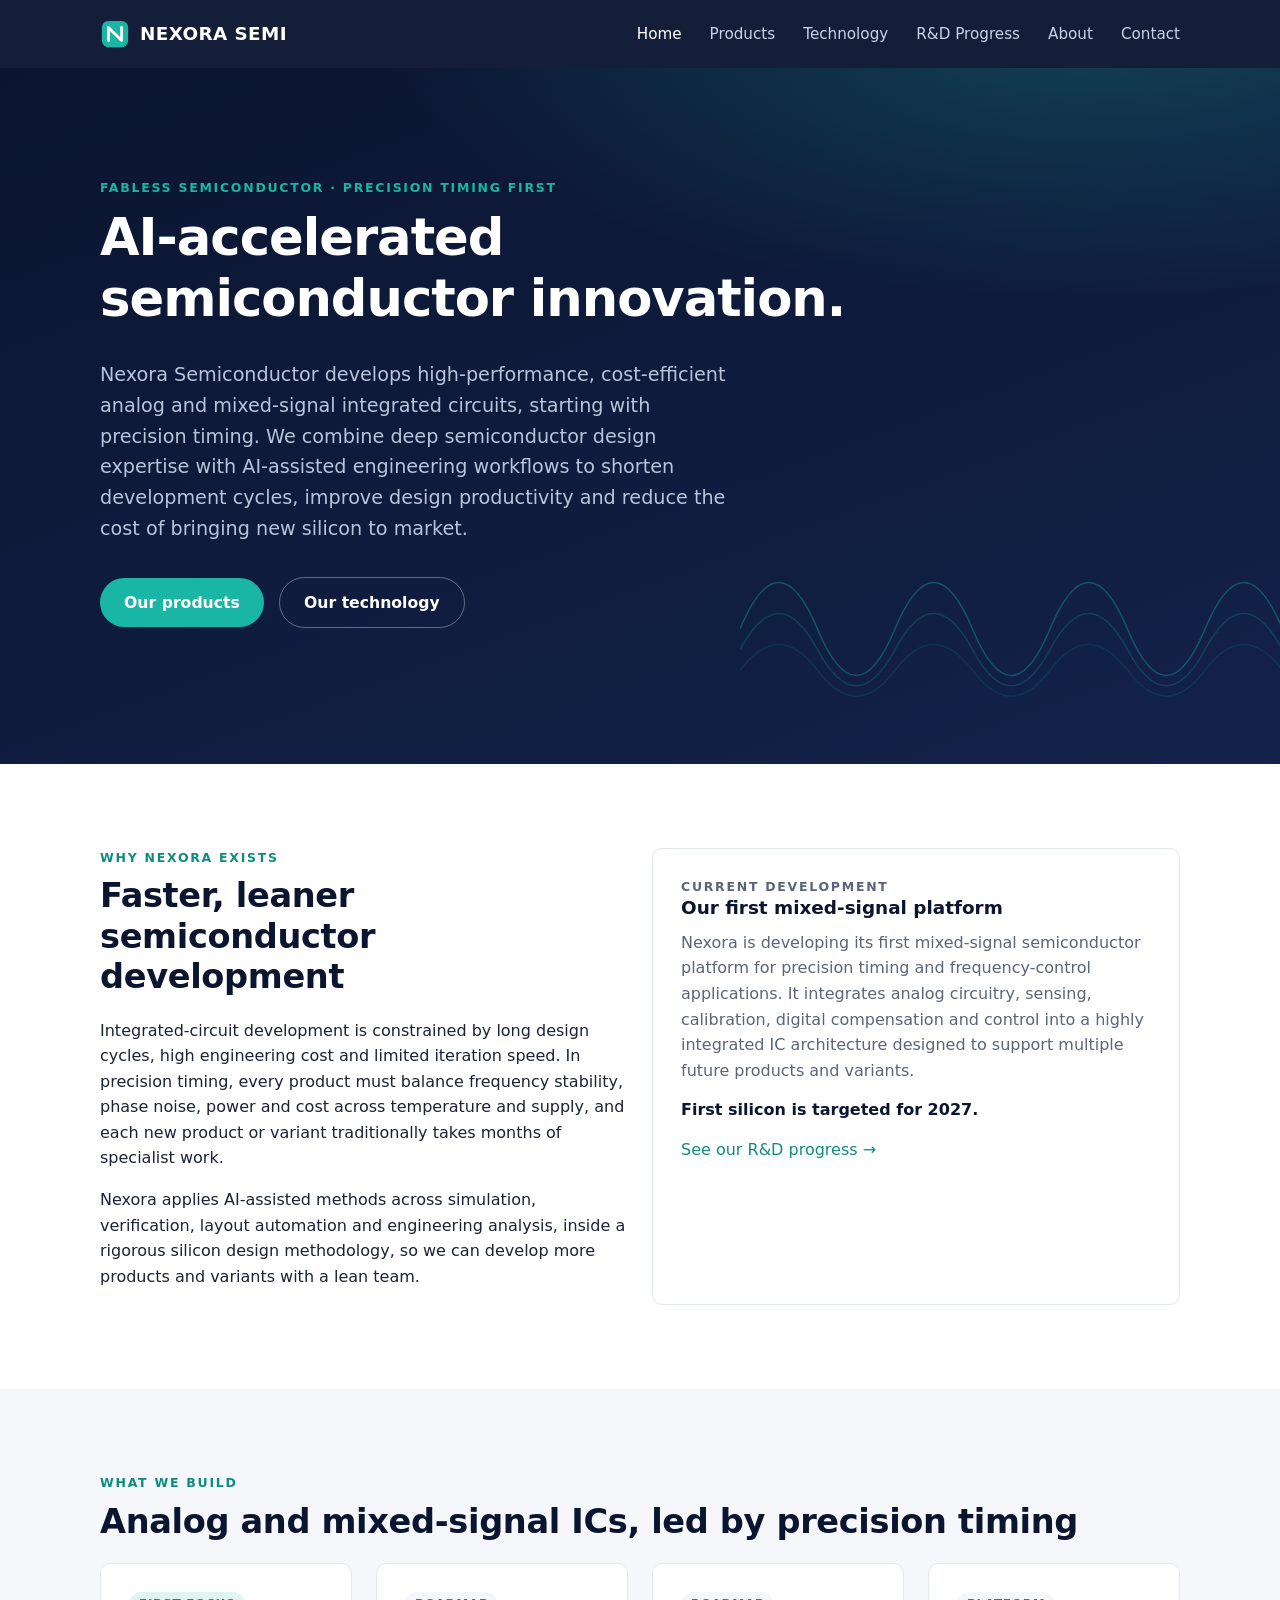
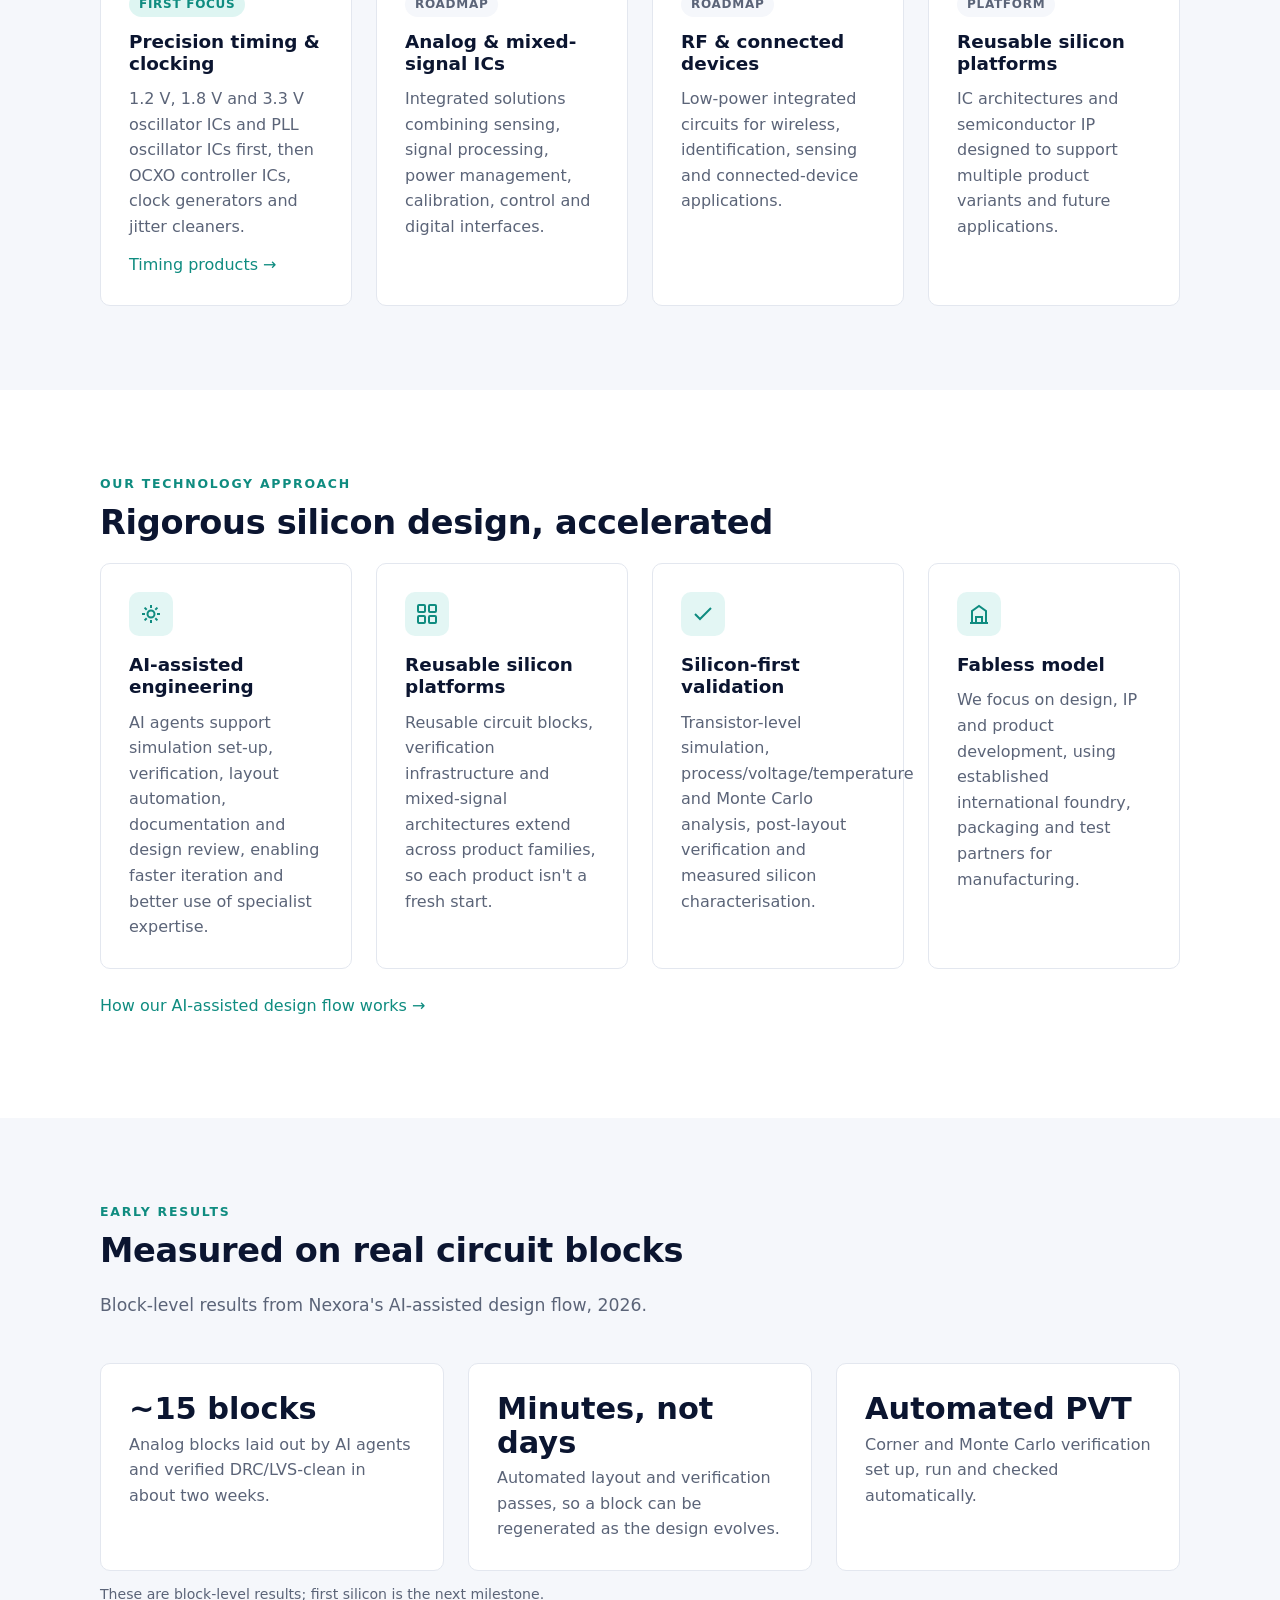
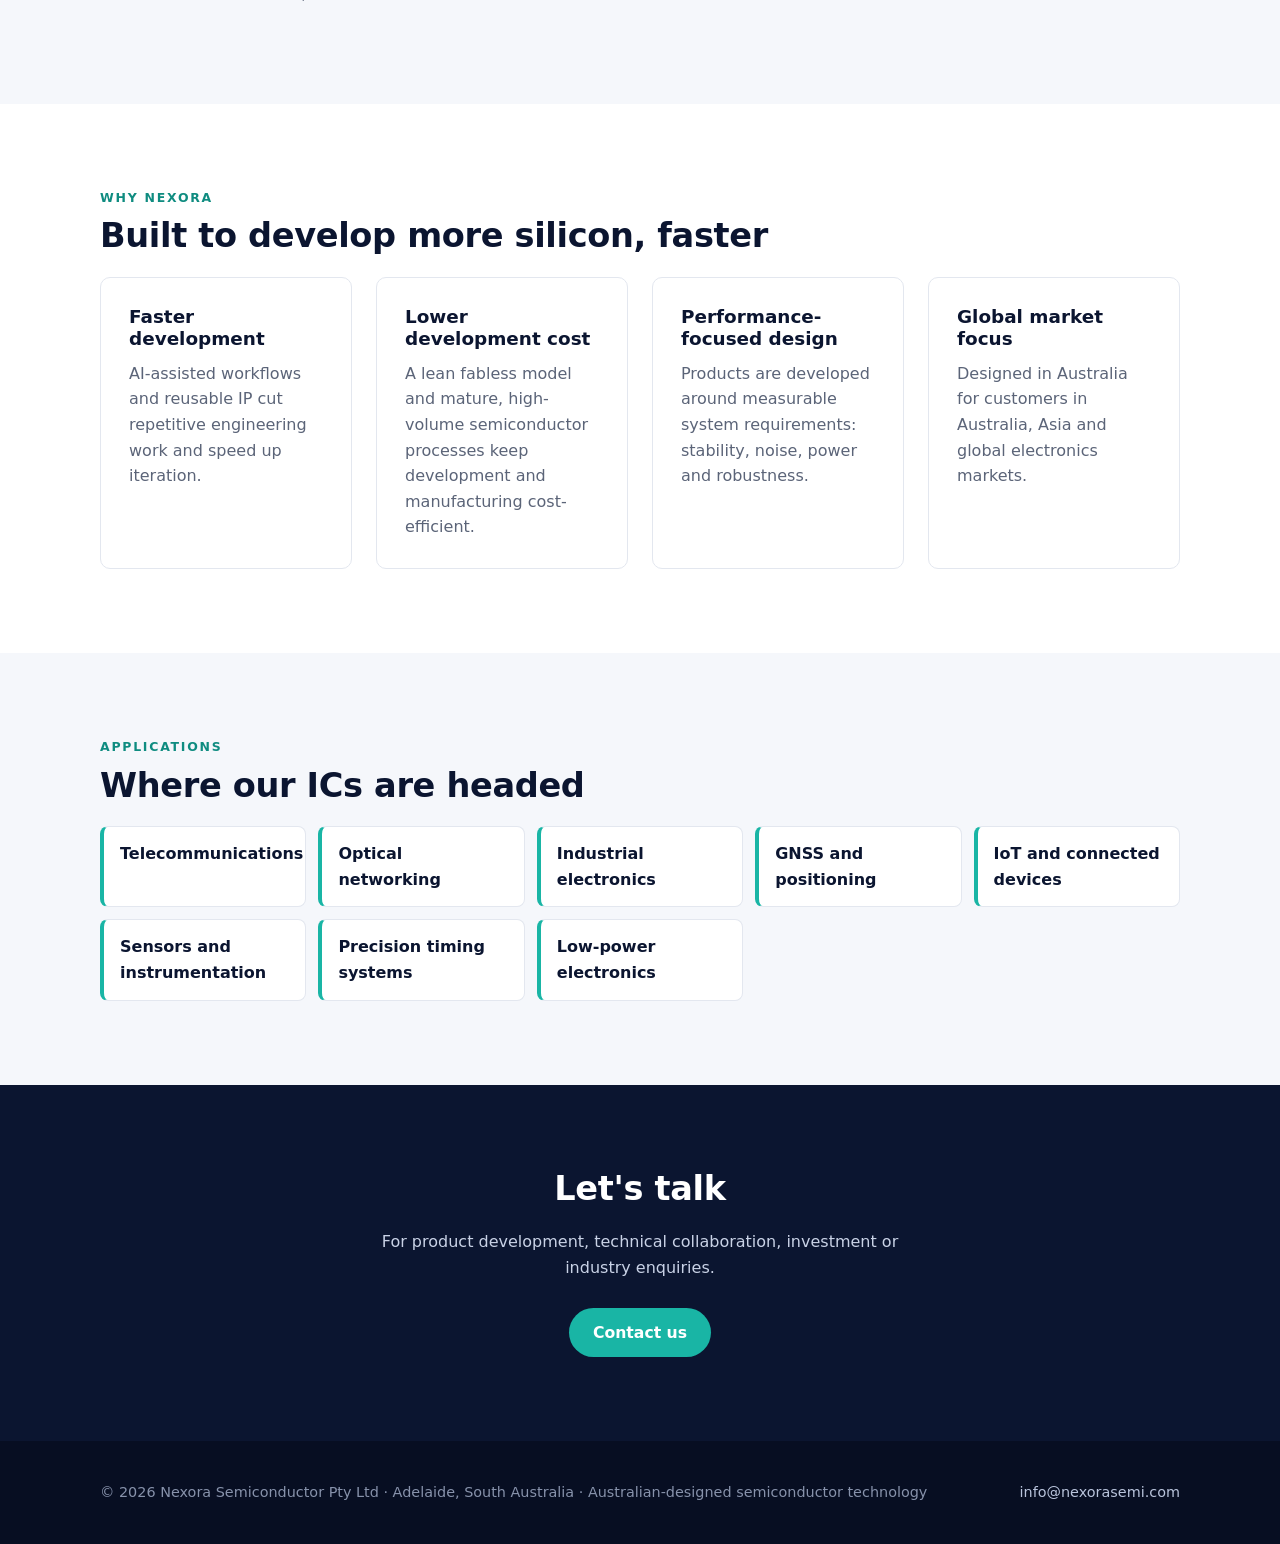
==== commit 77df11fa: "Rename first products to oscillator ICs and PLL oscillator ICs; trim detail - First focus: 1.2 V, 1." ====
--- a/index.html
+++ b/index.html
@@ -4,7 +4,7 @@
   <meta charset="utf-8">
   <meta name="viewport" content="width=device-width, initial-scale=1">
   <title>Nexora Semiconductor — Precision Timing &amp; Mixed-Signal ICs</title>
-  <meta name="description" content="Nexora Semiconductor is a South Australian fabless semiconductor company developing high-performance, cost-efficient analog and mixed-signal ICs, starting with precision timing (TCXO, OCXO, PLL-based TCXO, clock generator and jitter cleaner ICs), using AI-assisted engineering to shorten development cycles.">
+  <meta name="description" content="Nexora Semiconductor is a South Australian fabless semiconductor company developing high-performance, cost-efficient analog and mixed-signal ICs, starting with precision timing (oscillator, PLL oscillator, OCXO controller, clock generator and jitter cleaner ICs), using AI-assisted engineering to shorten development cycles.">
   <link rel="canonical" href="https://www.nexorasemi.com/">
   <meta property="og:type" content="website">
   <meta property="og:title" content="Nexora Semiconductor — Precision Timing &amp; Mixed-Signal ICs">
@@ -23,7 +23,7 @@
     "logo": "https://www.nexorasemi.com/img/favicon.svg",
     "email": "info@nexorasemi.com",
     "foundingDate": "2026",
-    "description": "South Australian fabless semiconductor company developing high-performance, cost-efficient analog and mixed-signal integrated circuits, with an initial focus on precision timing (TCXO ICs, PLL-based TCXOs, OCXO controller ICs, clock generators and jitter cleaners). Uses AI-assisted engineering workflows and reusable silicon platforms to shorten development cycles and reduce cost.",
+    "description": "South Australian fabless semiconductor company developing high-performance, cost-efficient analog and mixed-signal integrated circuits, with an initial focus on precision timing (oscillator ICs, PLL oscillator ICs, OCXO controller ICs, clock generators and jitter cleaners). Uses AI-assisted engineering workflows and reusable silicon platforms to shorten development cycles and reduce cost.",
     "address": { "@type": "PostalAddress", "addressLocality": "Adelaide", "addressRegion": "SA", "addressCountry": "AU" },
     "knowsAbout": ["Timing ICs", "TCXO", "VCXO", "OCXO", "Crystal oscillators", "Fractional-N PLL", "Clock generators", "Jitter attenuators", "Analog and mixed-signal IC design", "Low-power integrated circuits", "AI-assisted IC design"]
   }
@@ -90,7 +90,7 @@
       <p class="eyebrow">What we build</p>
       <h2>Analog and mixed-signal ICs, led by precision timing</h2>
       <div class="grid grid-2" style="grid-template-columns:repeat(auto-fit,minmax(240px,1fr))">
-        <div class="card product"><span class="tag live">First focus</span><h3>Precision timing &amp; clocking</h3><p>TCXO ICs and PLL-based TCXOs first, then OCXO controller ICs, clock generators and jitter cleaners: high stability, low noise and low power.</p><p style="margin-top:12px"><a href="products.html">Timing products &rarr;</a></p></div>
+        <div class="card product"><span class="tag live">First focus</span><h3>Precision timing &amp; clocking</h3><p>1.2&nbsp;V, 1.8&nbsp;V and 3.3&nbsp;V oscillator ICs and PLL oscillator ICs first, then OCXO controller ICs, clock generators and jitter cleaners.</p><p style="margin-top:12px"><a href="products.html">Timing products &rarr;</a></p></div>
         <div class="card product"><span class="tag">Roadmap</span><h3>Analog &amp; mixed-signal ICs</h3><p>Integrated solutions combining sensing, signal processing, power management, calibration, control and digital interfaces.</p></div>
         <div class="card product"><span class="tag">Roadmap</span><h3>RF &amp; connected devices</h3><p>Low-power integrated circuits for wireless, identification, sensing and connected-device applications.</p></div>
         <div class="card product"><span class="tag">Platform</span><h3>Reusable silicon platforms</h3><p>IC architectures and semiconductor IP designed to support multiple product variants and future applications.</p></div>
@@ -128,12 +128,11 @@
     <div class="container">
       <p class="eyebrow">Early results</p>
       <h2>Measured on real circuit blocks</h2>
-      <p class="section-intro">Block-level results from Nexora's AI-assisted design flow, October 2026.</p>
+      <p class="section-intro">Block-level results from Nexora's AI-assisted design flow, 2026.</p>
       <div class="grid grid-2" style="grid-template-columns:repeat(auto-fit,minmax(230px,1fr))">
-        <div class="card result"><strong>~15 blocks</strong><p>Analog blocks (regulators, bias generators, LDOs, oscillator, divider) laid out by AI agents and verified DRC/LVS-clean in about two weeks, reviewed by one designer.</p></div>
-        <div class="card result"><strong>&lt; 1 minute</strong><p>For an automated placement, power, routing, DRC and parasitic-extraction pass on a block, so layout can be regenerated freely as the design evolves.</p></div>
-        <div class="card result"><strong>17% smaller</strong><p>AI-generated regulator layout vs. the hand-drawn version, with about 6&nbsp;dB better supply rejection. It replaced the hand layout as the reference design.</p></div>
-        <div class="card result"><strong>100+ corners</strong><p>Process, voltage and temperature corners plus Monte Carlo runs, set up, run and checked automatically for each block.</p></div>
+        <div class="card result"><strong>~15 blocks</strong><p>Analog blocks laid out by AI agents and verified DRC/LVS-clean in about two weeks.</p></div>
+        <div class="card result"><strong>Minutes, not days</strong><p>Automated layout and verification passes, so a block can be regenerated as the design evolves.</p></div>
+        <div class="card result"><strong>Automated PVT</strong><p>Corner and Monte Carlo verification set up, run and checked automatically.</p></div>
       </div>
       <p class="note">These are block-level results; first silicon is the next milestone.</p>
     </div>
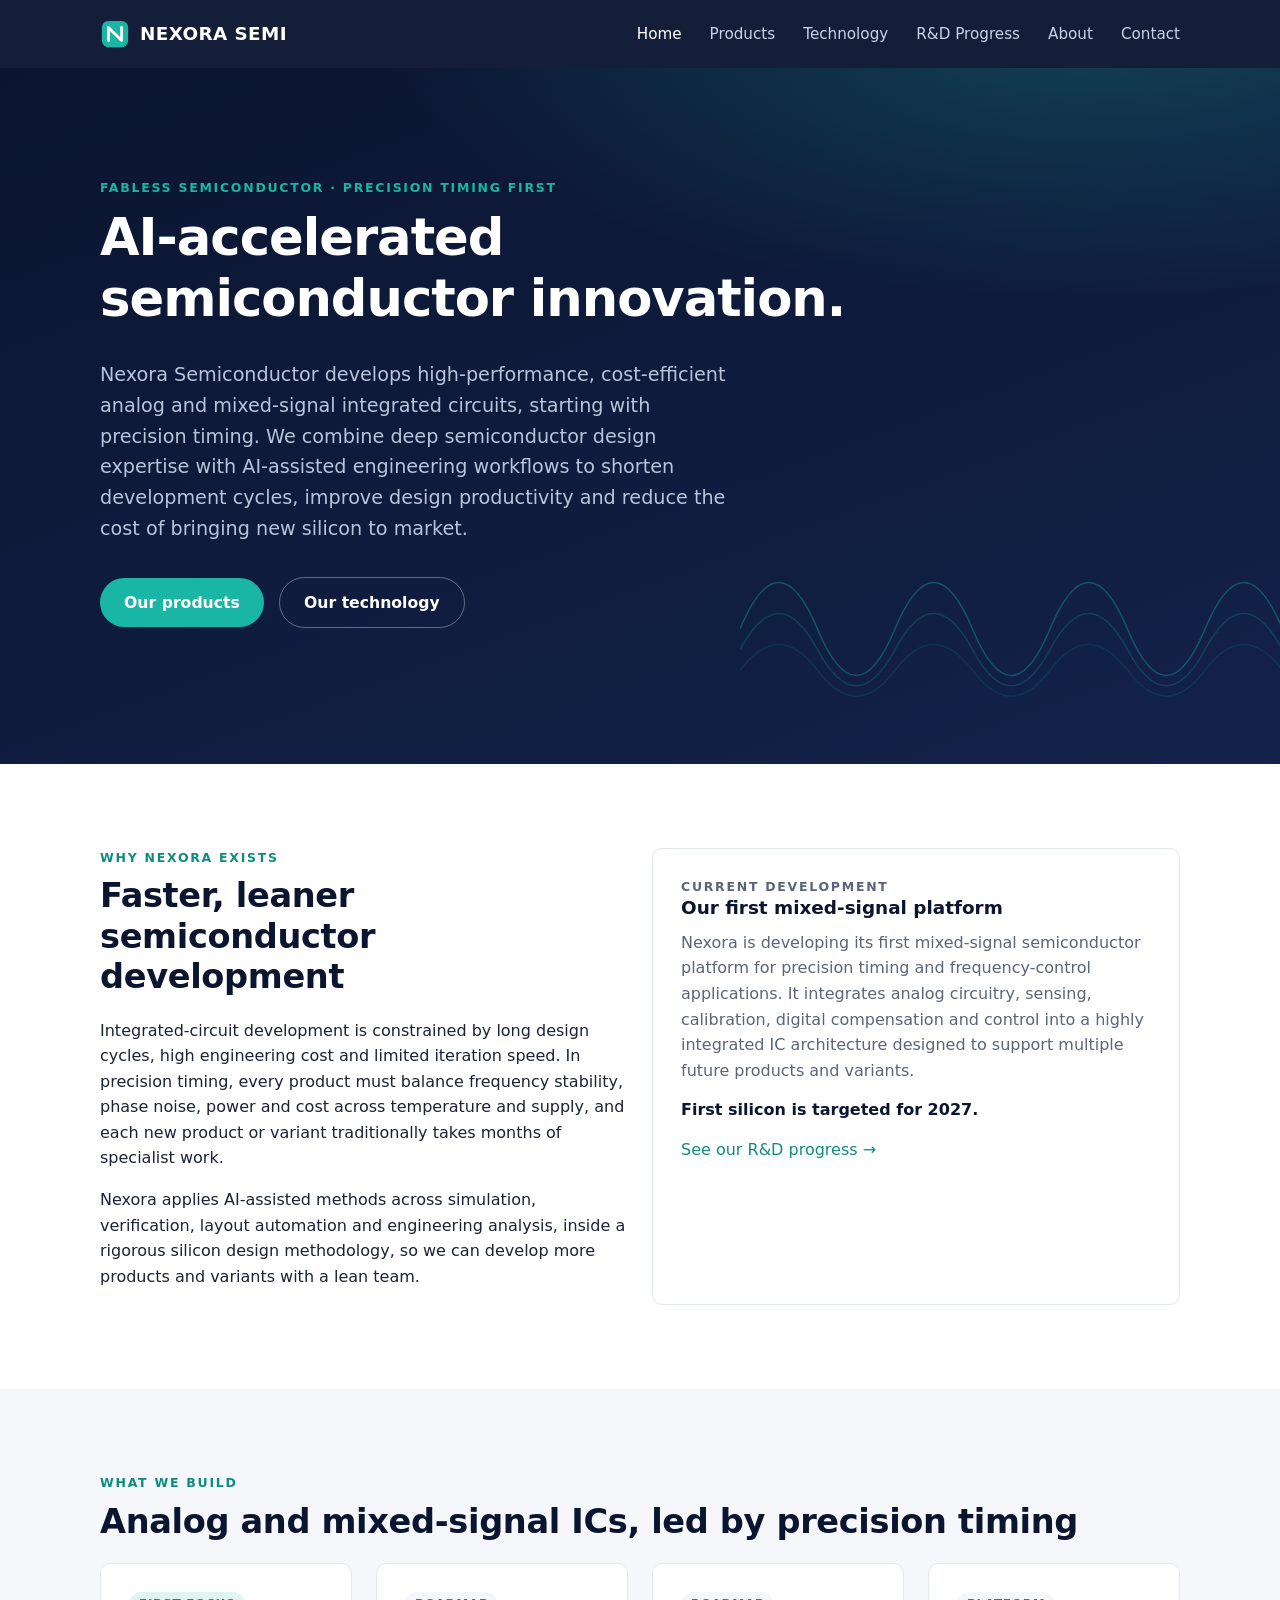
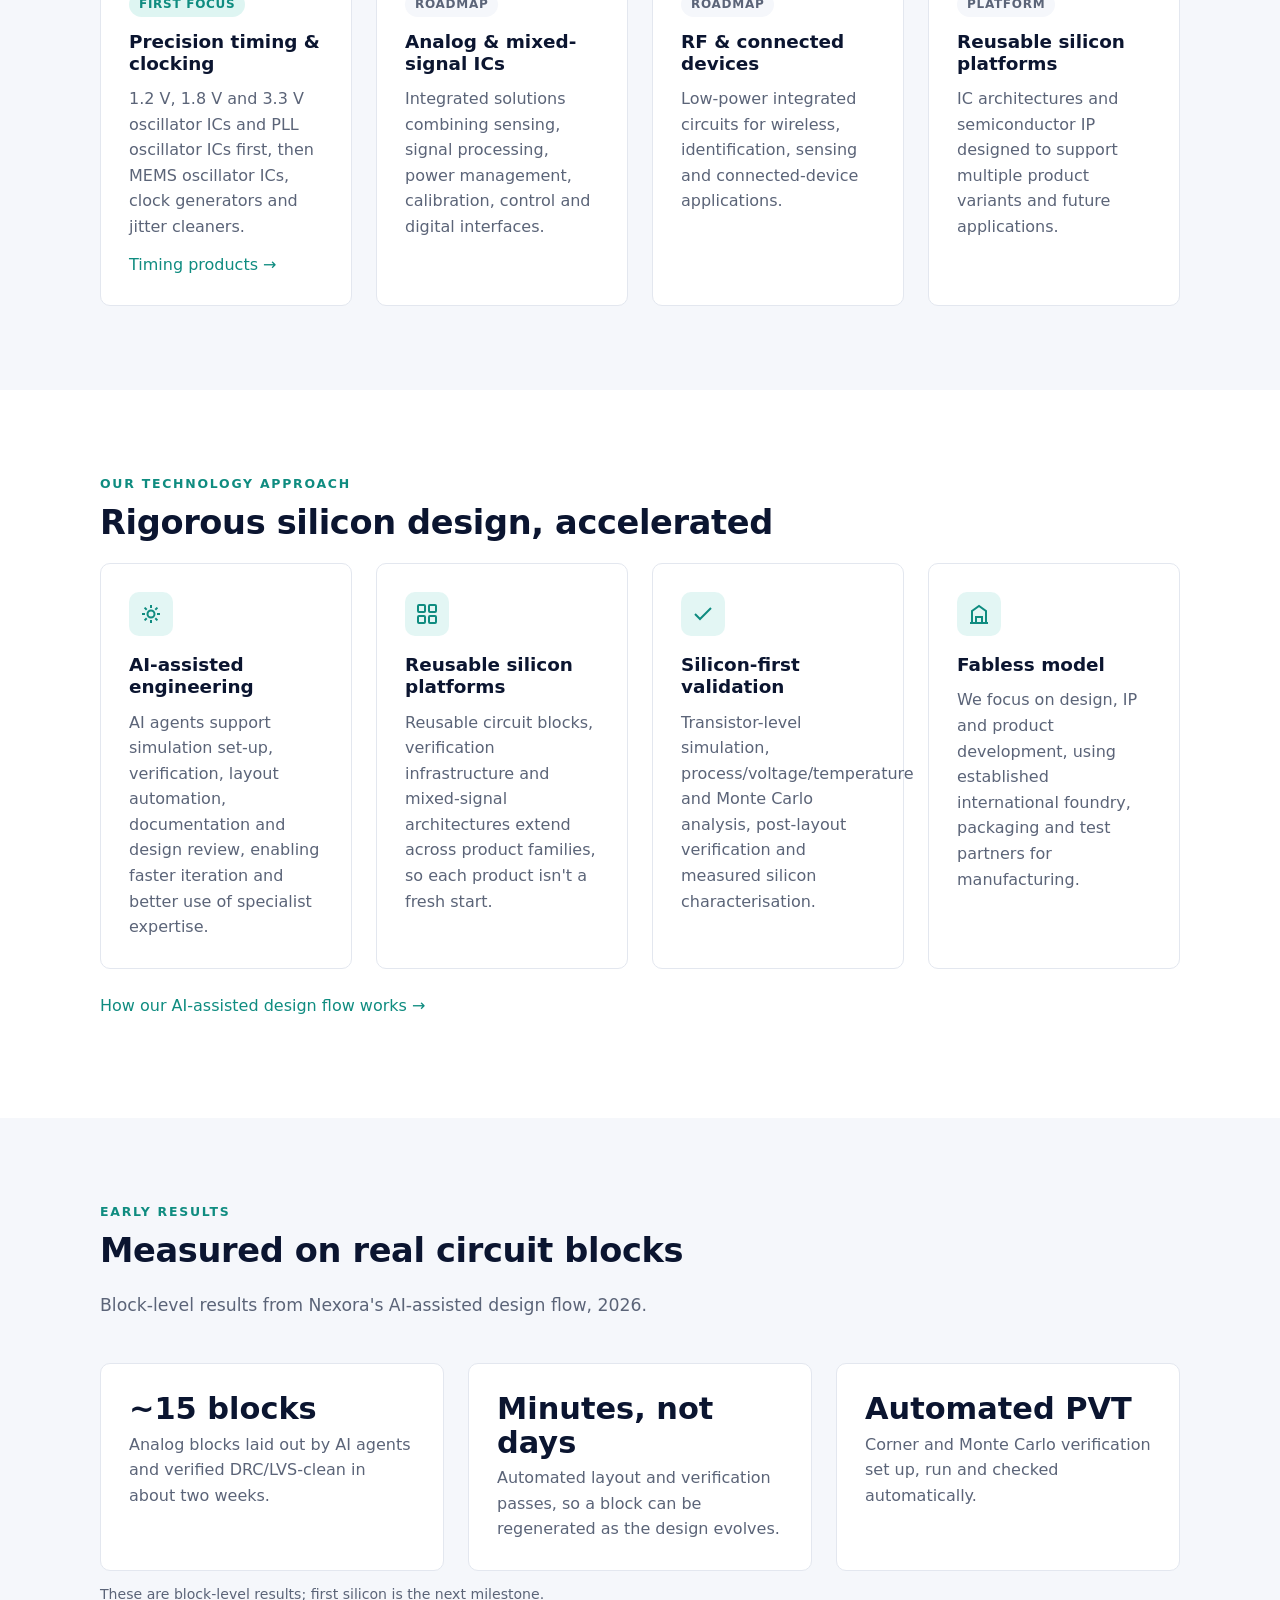
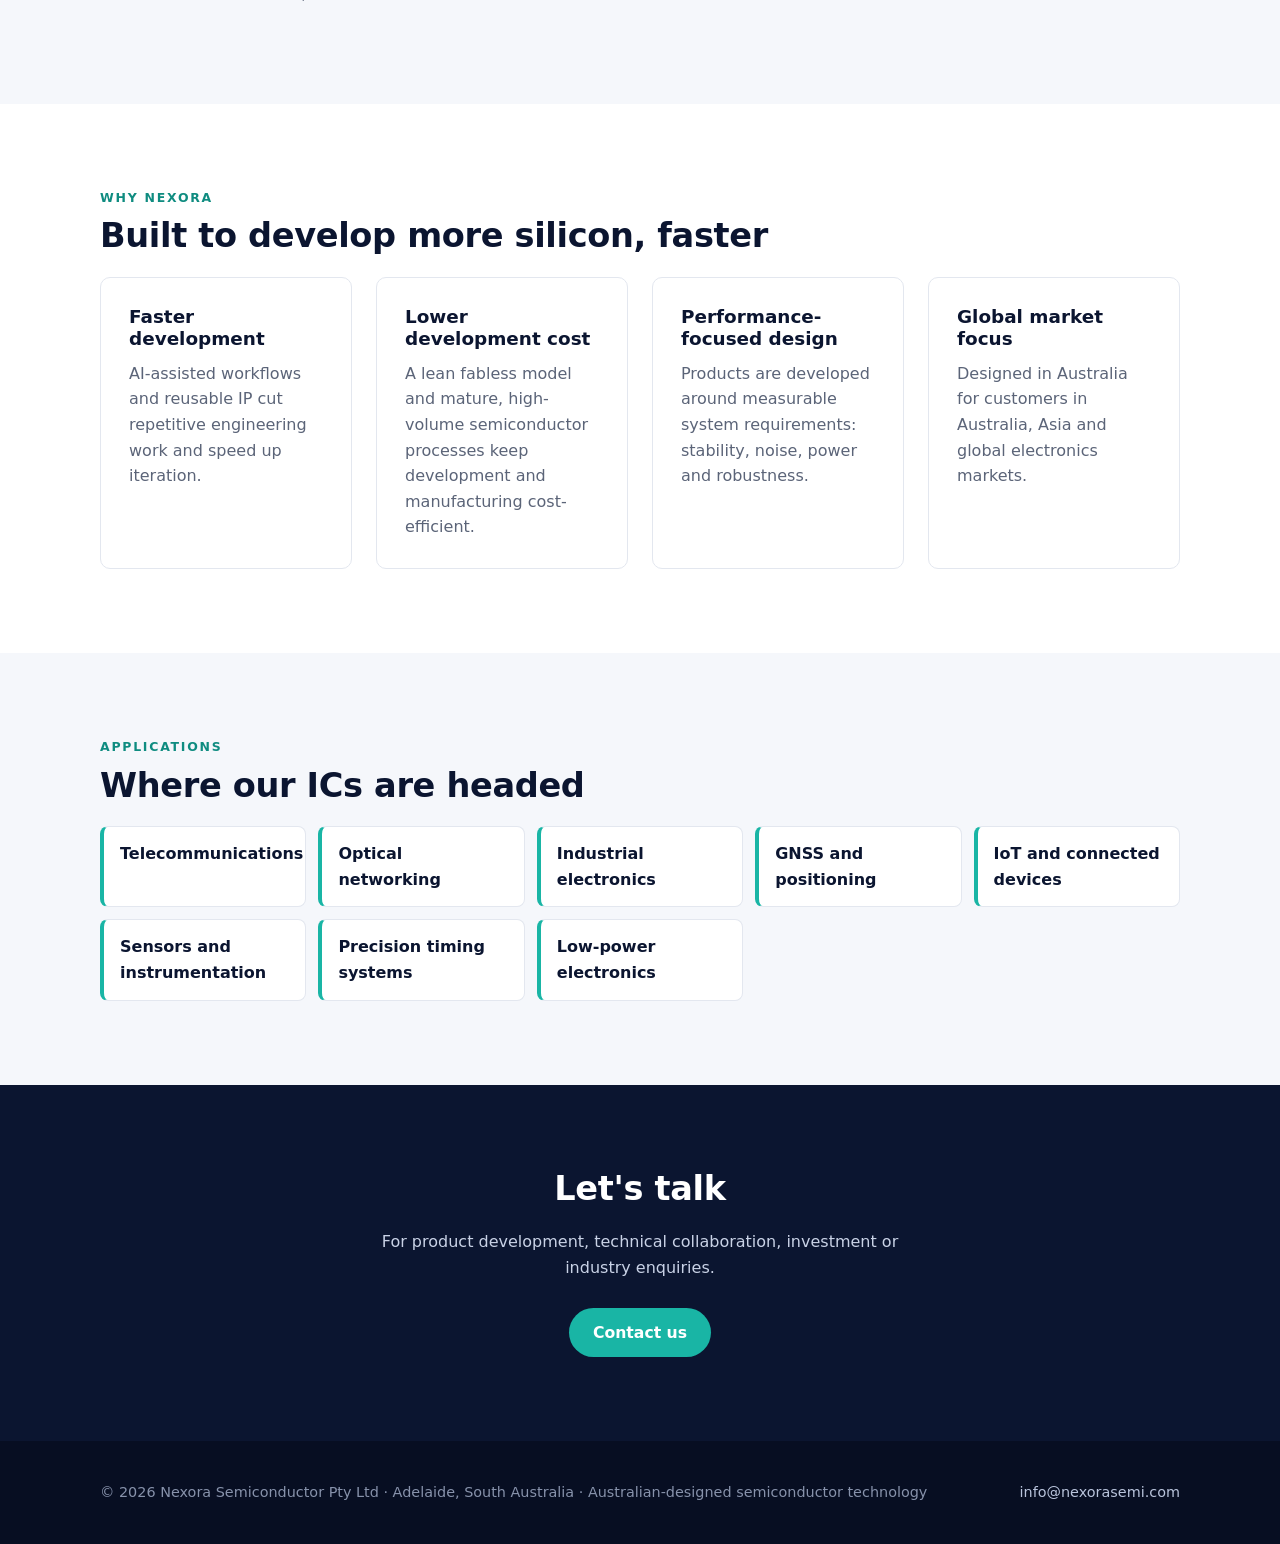
==== commit 88ad6bca: "Replace OCXO controller ICs with MEMS oscillator ICs on the roadmap Co-Authored-By: Claude Opus 5.5 " ====
--- a/index.html
+++ b/index.html
@@ -4,7 +4,7 @@
   <meta charset="utf-8">
   <meta name="viewport" content="width=device-width, initial-scale=1">
   <title>Nexora Semiconductor — Precision Timing &amp; Mixed-Signal ICs</title>
-  <meta name="description" content="Nexora Semiconductor is a South Australian fabless semiconductor company developing high-performance, cost-efficient analog and mixed-signal ICs, starting with precision timing (oscillator, PLL oscillator, OCXO controller, clock generator and jitter cleaner ICs), using AI-assisted engineering to shorten development cycles.">
+  <meta name="description" content="Nexora Semiconductor is a South Australian fabless semiconductor company developing high-performance, cost-efficient analog and mixed-signal ICs, starting with precision timing (oscillator, PLL oscillator, MEMS oscillator, clock generator and jitter cleaner ICs), using AI-assisted engineering to shorten development cycles.">
   <link rel="canonical" href="https://www.nexorasemi.com/">
   <meta property="og:type" content="website">
   <meta property="og:title" content="Nexora Semiconductor — Precision Timing &amp; Mixed-Signal ICs">
@@ -23,9 +23,9 @@
     "logo": "https://www.nexorasemi.com/img/favicon.svg",
     "email": "info@nexorasemi.com",
     "foundingDate": "2026",
-    "description": "South Australian fabless semiconductor company developing high-performance, cost-efficient analog and mixed-signal integrated circuits, with an initial focus on precision timing (oscillator ICs, PLL oscillator ICs, OCXO controller ICs, clock generators and jitter cleaners). Uses AI-assisted engineering workflows and reusable silicon platforms to shorten development cycles and reduce cost.",
+    "description": "South Australian fabless semiconductor company developing high-performance, cost-efficient analog and mixed-signal integrated circuits, with an initial focus on precision timing (oscillator ICs, PLL oscillator ICs, MEMS oscillator ICs, clock generators and jitter cleaners). Uses AI-assisted engineering workflows and reusable silicon platforms to shorten development cycles and reduce cost.",
     "address": { "@type": "PostalAddress", "addressLocality": "Adelaide", "addressRegion": "SA", "addressCountry": "AU" },
-    "knowsAbout": ["Timing ICs", "TCXO", "VCXO", "OCXO", "Crystal oscillators", "Fractional-N PLL", "Clock generators", "Jitter attenuators", "Analog and mixed-signal IC design", "Low-power integrated circuits", "AI-assisted IC design"]
+    "knowsAbout": ["Timing ICs", "Crystal oscillators", "MEMS oscillators", "Fractional-N PLL", "Clock generators", "Jitter attenuators", "Analog and mixed-signal IC design", "Low-power integrated circuits", "AI-assisted IC design"]
   }
   </script>
 </head>
@@ -90,7 +90,7 @@
       <p class="eyebrow">What we build</p>
       <h2>Analog and mixed-signal ICs, led by precision timing</h2>
       <div class="grid grid-2" style="grid-template-columns:repeat(auto-fit,minmax(240px,1fr))">
-        <div class="card product"><span class="tag live">First focus</span><h3>Precision timing &amp; clocking</h3><p>1.2&nbsp;V, 1.8&nbsp;V and 3.3&nbsp;V oscillator ICs and PLL oscillator ICs first, then OCXO controller ICs, clock generators and jitter cleaners.</p><p style="margin-top:12px"><a href="products.html">Timing products &rarr;</a></p></div>
+        <div class="card product"><span class="tag live">First focus</span><h3>Precision timing &amp; clocking</h3><p>1.2&nbsp;V, 1.8&nbsp;V and 3.3&nbsp;V oscillator ICs and PLL oscillator ICs first, then MEMS oscillator ICs, clock generators and jitter cleaners.</p><p style="margin-top:12px"><a href="products.html">Timing products &rarr;</a></p></div>
         <div class="card product"><span class="tag">Roadmap</span><h3>Analog &amp; mixed-signal ICs</h3><p>Integrated solutions combining sensing, signal processing, power management, calibration, control and digital interfaces.</p></div>
         <div class="card product"><span class="tag">Roadmap</span><h3>RF &amp; connected devices</h3><p>Low-power integrated circuits for wireless, identification, sensing and connected-device applications.</p></div>
         <div class="card product"><span class="tag">Platform</span><h3>Reusable silicon platforms</h3><p>IC architectures and semiconductor IP designed to support multiple product variants and future applications.</p></div>
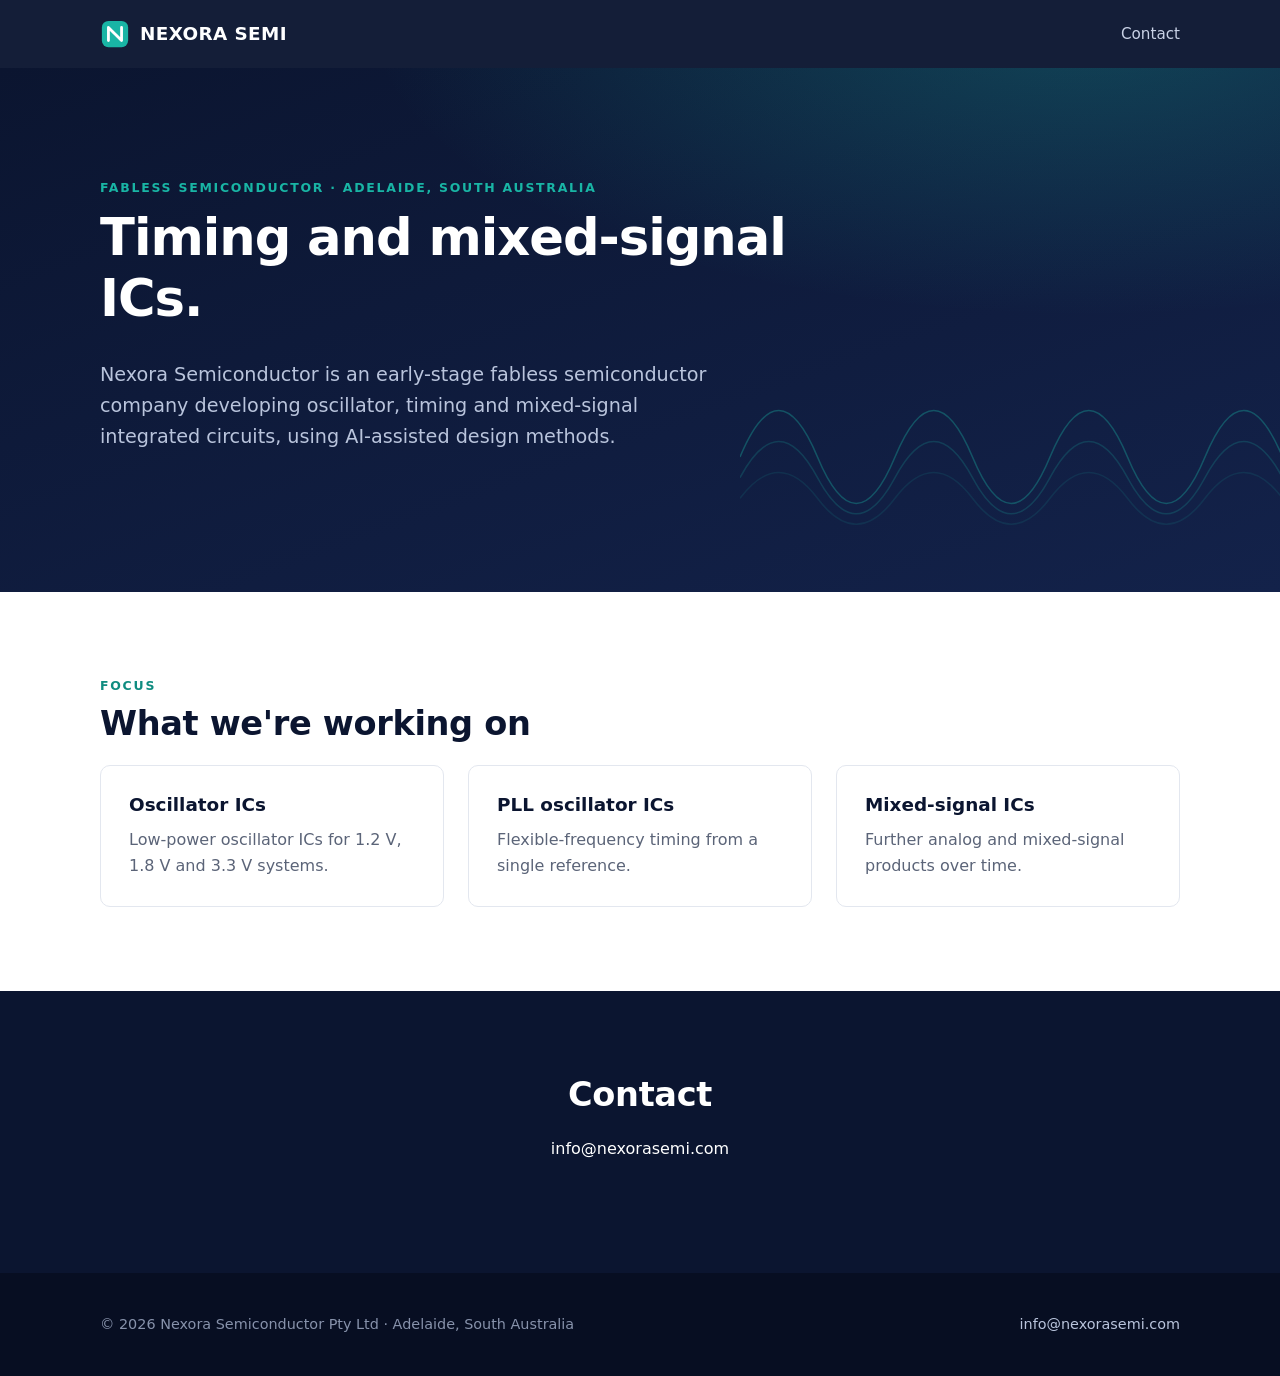
==== commit c5b1408f: "Reduce site to a single short page Remove the Products, Technology, R&D Progress, About and Contact " ====
--- a/index.html
+++ b/index.html
@@ -3,15 +3,15 @@
 <head>
   <meta charset="utf-8">
   <meta name="viewport" content="width=device-width, initial-scale=1">
-  <title>Nexora Semiconductor — Precision Timing &amp; Mixed-Signal ICs</title>
-  <meta name="description" content="Nexora Semiconductor is a South Australian fabless semiconductor company developing high-performance, cost-efficient analog and mixed-signal ICs, starting with precision timing (oscillator, PLL oscillator, MEMS oscillator, clock generator and jitter cleaner ICs), using AI-assisted engineering to shorten development cycles.">
+  <title>Nexora Semiconductor — Timing &amp; Mixed-Signal ICs</title>
+  <meta name="description" content="Nexora Semiconductor is an early-stage fabless semiconductor company in South Australia developing oscillator, timing and mixed-signal ICs.">
   <link rel="canonical" href="https://www.nexorasemi.com/">
   <meta property="og:type" content="website">
-  <meta property="og:title" content="Nexora Semiconductor — Precision Timing &amp; Mixed-Signal ICs">
-  <meta property="og:description" content="South Australian fabless semiconductor company developing precision timing and mixed-signal ICs with AI-assisted engineering.">
+  <meta property="og:title" content="Nexora Semiconductor — Timing &amp; Mixed-Signal ICs">
+  <meta property="og:description" content="Early-stage fabless semiconductor company developing oscillator, timing and mixed-signal ICs.">
   <meta property="og:url" content="https://www.nexorasemi.com/">
   <link rel="icon" href="img/favicon.svg" type="image/svg+xml">
-  <link rel="stylesheet" href="css/style.css?v=20261017">
+  <link rel="stylesheet" href="css/style.css?v=20261023">
   <script type="application/ld+json">
   {
     "@context": "https://schema.org",
@@ -22,10 +22,7 @@
     "url": "https://www.nexorasemi.com/",
     "logo": "https://www.nexorasemi.com/img/favicon.svg",
     "email": "info@nexorasemi.com",
-    "foundingDate": "2026",
-    "description": "South Australian fabless semiconductor company developing high-performance, cost-efficient analog and mixed-signal integrated circuits, with an initial focus on precision timing (oscillator ICs, PLL oscillator ICs, MEMS oscillator ICs, clock generators and jitter cleaners). Uses AI-assisted engineering workflows and reusable silicon platforms to shorten development cycles and reduce cost.",
-    "address": { "@type": "PostalAddress", "addressLocality": "Adelaide", "addressRegion": "SA", "addressCountry": "AU" },
-    "knowsAbout": ["Timing ICs", "Crystal oscillators", "MEMS oscillators", "Fractional-N PLL", "Clock generators", "Jitter attenuators", "Analog and mixed-signal IC design", "Low-power integrated circuits", "AI-assisted IC design"]
+    "address": { "@type": "PostalAddress", "addressLocality": "Adelaide", "addressRegion": "SA", "addressCountry": "AU" }
   }
   </script>
 </head>
@@ -37,15 +34,7 @@
       <svg viewBox="0 0 32 32" aria-hidden="true"><rect x="2" y="2" width="28" height="28" rx="7" fill="#19b5a5"/><path d="M9 23V9l14 14V9" stroke="#fff" stroke-width="3" fill="none" stroke-linecap="round" stroke-linejoin="round"/></svg>
       NEXORA SEMI
     </a>
-    <button class="nav-toggle" aria-label="Menu" aria-expanded="false">&#9776;</button>
-    <ul class="nav-links">
-      <li><a href="index.html" aria-current="page">Home</a></li>
-      <li><a href="products.html">Products</a></li>
-      <li><a href="technology.html">Technology</a></li>
-      <li><a href="progress.html">R&amp;D Progress</a></li>
-      <li><a href="about.html">About</a></li>
-      <li><a href="contact.html">Contact</a></li>
-    </ul>
+    <a href="#contact" style="color:#c9d2e6;font-size:.95rem">Contact</a>
   </nav>
 </header>
 
@@ -57,123 +46,35 @@
       <path d="M0 190 Q 37.5 140 75 190 T 150 190 T 225 190 T 300 190 T 375 190 T 450 190 T 525 190 T 600 190" opacity=".35"/>
     </svg>
     <div class="container">
-      <p class="eyebrow">Fabless semiconductor · Precision timing first</p>
-      <h1>AI-accelerated semiconductor innovation.</h1>
-      <p class="lead">Nexora Semiconductor develops high-performance, cost-efficient analog and mixed-signal integrated circuits, starting with precision timing. We combine deep semiconductor design expertise with AI-assisted engineering workflows to shorten development cycles, improve design productivity and reduce the cost of bringing new silicon to market.</p>
-      <p style="margin-top:32px">
-        <a class="btn btn-primary" href="products.html">Our products</a>
-        <a class="btn btn-ghost" href="technology.html">Our technology</a>
-      </p>
-    </div>
-  </section>
-
-  <section>
-    <div class="container grid grid-2">
-      <div>
-        <p class="eyebrow">Why Nexora exists</p>
-        <h2>Faster, leaner semiconductor development</h2>
-        <p>Integrated-circuit development is constrained by long design cycles, high engineering cost and limited iteration speed. In precision timing, every product must balance frequency stability, phase noise, power and cost across temperature and supply, and each new product or variant traditionally takes months of specialist work.</p>
-        <p>Nexora applies AI-assisted methods across simulation, verification, layout automation and engineering analysis, inside a rigorous silicon design methodology, so we can develop more products and variants with a lean team.</p>
-      </div>
-      <div class="card">
-        <p class="eyebrow">Current development</p>
-        <h3>Our first mixed-signal platform</h3>
-        <p>Nexora is developing its first mixed-signal semiconductor platform for precision timing and frequency-control applications. It integrates analog circuitry, sensing, calibration, digital compensation and control into a highly integrated IC architecture designed to support multiple future products and variants.</p>
-        <p style="margin-top:14px"><strong style="color:var(--navy)">First silicon is targeted for 2027.</strong></p>
-        <p style="margin-top:14px"><a href="progress.html">See our R&amp;D progress &rarr;</a></p>
-      </div>
-    </div>
-  </section>
-
-  <section class="alt">
-    <div class="container">
-      <p class="eyebrow">What we build</p>
-      <h2>Analog and mixed-signal ICs, led by precision timing</h2>
-      <div class="grid grid-2" style="grid-template-columns:repeat(auto-fit,minmax(240px,1fr))">
-        <div class="card product"><span class="tag live">First focus</span><h3>Precision timing &amp; clocking</h3><p>1.2&nbsp;V, 1.8&nbsp;V and 3.3&nbsp;V oscillator ICs and PLL oscillator ICs first, then MEMS oscillator ICs, clock generators and jitter cleaners.</p><p style="margin-top:12px"><a href="products.html">Timing products &rarr;</a></p></div>
-        <div class="card product"><span class="tag">Roadmap</span><h3>Analog &amp; mixed-signal ICs</h3><p>Integrated solutions combining sensing, signal processing, power management, calibration, control and digital interfaces.</p></div>
-        <div class="card product"><span class="tag">Roadmap</span><h3>RF &amp; connected devices</h3><p>Low-power integrated circuits for wireless, identification, sensing and connected-device applications.</p></div>
-        <div class="card product"><span class="tag">Platform</span><h3>Reusable silicon platforms</h3><p>IC architectures and semiconductor IP designed to support multiple product variants and future applications.</p></div>
-      </div>
+      <p class="eyebrow">Fabless semiconductor · Adelaide, South Australia</p>
+      <h1>Timing and mixed-signal ICs.</h1>
+      <p class="lead">Nexora Semiconductor is an early-stage fabless semiconductor company developing oscillator, timing and mixed-signal integrated circuits, using AI-assisted design methods.</p>
     </div>
   </section>
 
   <section>
     <div class="container">
-      <p class="eyebrow">Our technology approach</p>
-      <h2>Rigorous silicon design, accelerated</h2>
-      <div class="grid grid-2" style="grid-template-columns:repeat(auto-fit,minmax(240px,1fr))">
-        <div class="card">
-          <div class="icon"><svg viewBox="0 0 24 24" fill="none" stroke="currentColor" stroke-width="2"><path d="M12 3v3M12 18v3M3 12h3M18 12h3M5.6 5.6l2.1 2.1M16.3 16.3l2.1 2.1M5.6 18.4l2.1-2.1M16.3 7.7l2.1-2.1"/><circle cx="12" cy="12" r="3.5"/></svg></div>
-          <h3>AI-assisted engineering</h3><p>AI agents support simulation set-up, verification, layout automation, documentation and design review, enabling faster iteration and better use of specialist expertise.</p>
-        </div>
-        <div class="card">
-          <div class="icon"><svg viewBox="0 0 24 24" fill="none" stroke="currentColor" stroke-width="2"><rect x="3" y="3" width="7" height="7" rx="1"/><rect x="14" y="3" width="7" height="7" rx="1"/><rect x="3" y="14" width="7" height="7" rx="1"/><rect x="14" y="14" width="7" height="7" rx="1"/></svg></div>
-          <h3>Reusable silicon platforms</h3><p>Reusable circuit blocks, verification infrastructure and mixed-signal architectures extend across product families, so each product isn't a fresh start.</p>
-        </div>
-        <div class="card">
-          <div class="icon"><svg viewBox="0 0 24 24" fill="none" stroke="currentColor" stroke-width="2"><path d="M4 12l5 5L20 6"/></svg></div>
-          <h3>Silicon-first validation</h3><p>Transistor-level simulation, process/voltage/temperature and Monte Carlo analysis, post-layout verification and measured silicon characterisation.</p>
-        </div>
-        <div class="card">
-          <div class="icon"><svg viewBox="0 0 24 24" fill="none" stroke="currentColor" stroke-width="2"><path d="M3 21h18M5 21V9l7-5 7 5v12M9 21v-6h6v6"/></svg></div>
-          <h3>Fabless model</h3><p>We focus on design, IP and product development, using established international foundry, packaging and test partners for manufacturing.</p>
-        </div>
-      </div>
-      <p style="margin-top:24px"><a href="technology.html">How our AI-assisted design flow works &rarr;</a></p>
-    </div>
-  </section>
-
-  <section class="alt">
-    <div class="container">
-      <p class="eyebrow">Early results</p>
-      <h2>Measured on real circuit blocks</h2>
-      <p class="section-intro">Block-level results from Nexora's AI-assisted design flow, 2026.</p>
-      <div class="grid grid-2" style="grid-template-columns:repeat(auto-fit,minmax(230px,1fr))">
-        <div class="card result"><strong>~15 blocks</strong><p>Analog blocks laid out by AI agents and verified DRC/LVS-clean in about two weeks.</p></div>
-        <div class="card result"><strong>Minutes, not days</strong><p>Automated layout and verification passes, so a block can be regenerated as the design evolves.</p></div>
-        <div class="card result"><strong>Automated PVT</strong><p>Corner and Monte Carlo verification set up, run and checked automatically.</p></div>
-      </div>
-      <p class="note">These are block-level results; first silicon is the next milestone.</p>
-    </div>
-  </section>
-
-  <section>
-    <div class="container">
-      <p class="eyebrow">Why Nexora</p>
-      <h2>Built to develop more silicon, faster</h2>
-      <div class="grid grid-2" style="grid-template-columns:repeat(auto-fit,minmax(240px,1fr))">
-        <div class="card"><h3>Faster development</h3><p>AI-assisted workflows and reusable IP cut repetitive engineering work and speed up iteration.</p></div>
-        <div class="card"><h3>Lower development cost</h3><p>A lean fabless model and mature, high-volume semiconductor processes keep development and manufacturing cost-efficient.</p></div>
-        <div class="card"><h3>Performance-focused design</h3><p>Products are developed around measurable system requirements: stability, noise, power and robustness.</p></div>
-        <div class="card"><h3>Global market focus</h3><p>Designed in Australia for customers in Australia, Asia and global electronics markets.</p></div>
+      <p class="eyebrow">Focus</p>
+      <h2>What we're working on</h2>
+      <div class="grid grid-3">
+        <div class="card"><h3>Oscillator ICs</h3><p>Low-power oscillator ICs for 1.2&nbsp;V, 1.8&nbsp;V and 3.3&nbsp;V systems.</p></div>
+        <div class="card"><h3>PLL oscillator ICs</h3><p>Flexible-frequency timing from a single reference.</p></div>
+        <div class="card"><h3>Mixed-signal ICs</h3><p>Further analog and mixed-signal products over time.</p></div>
       </div>
     </div>
   </section>
 
-  <section class="alt">
+  <section class="cta" id="contact">
     <div class="container">
-      <p class="eyebrow">Applications</p>
-      <h2>Where our ICs are headed</h2>
-      <ul class="apps">
-        <li>Telecommunications</li><li>Optical networking</li><li>Industrial electronics</li><li>GNSS and positioning</li>
-        <li>IoT and connected devices</li><li>Sensors and instrumentation</li><li>Precision timing systems</li><li>Low-power electronics</li>
-      </ul>
-    </div>
-  </section>
-
-  <section class="cta">
-    <div class="container">
-      <h2>Let's talk</h2>
-      <p>For product development, technical collaboration, investment or industry enquiries.</p>
-      <a class="btn btn-primary" href="contact.html">Contact us</a>
+      <h2>Contact</h2>
+      <p><a href="mailto:info@nexorasemi.com" style="color:#fff">info@nexorasemi.com</a></p>
     </div>
   </section>
 </main>
 
 <footer class="site-footer">
   <div class="container">
-    <span>&copy; <span class="year">2026</span> Nexora Semiconductor Pty Ltd · Adelaide, South Australia · Australian-designed semiconductor technology</span>
+    <span>&copy; <span class="year">2026</span> Nexora Semiconductor Pty Ltd · Adelaide, South Australia</span>
     <span><a href="mailto:info@nexorasemi.com">info@nexorasemi.com</a></span>
   </div>
 </footer>
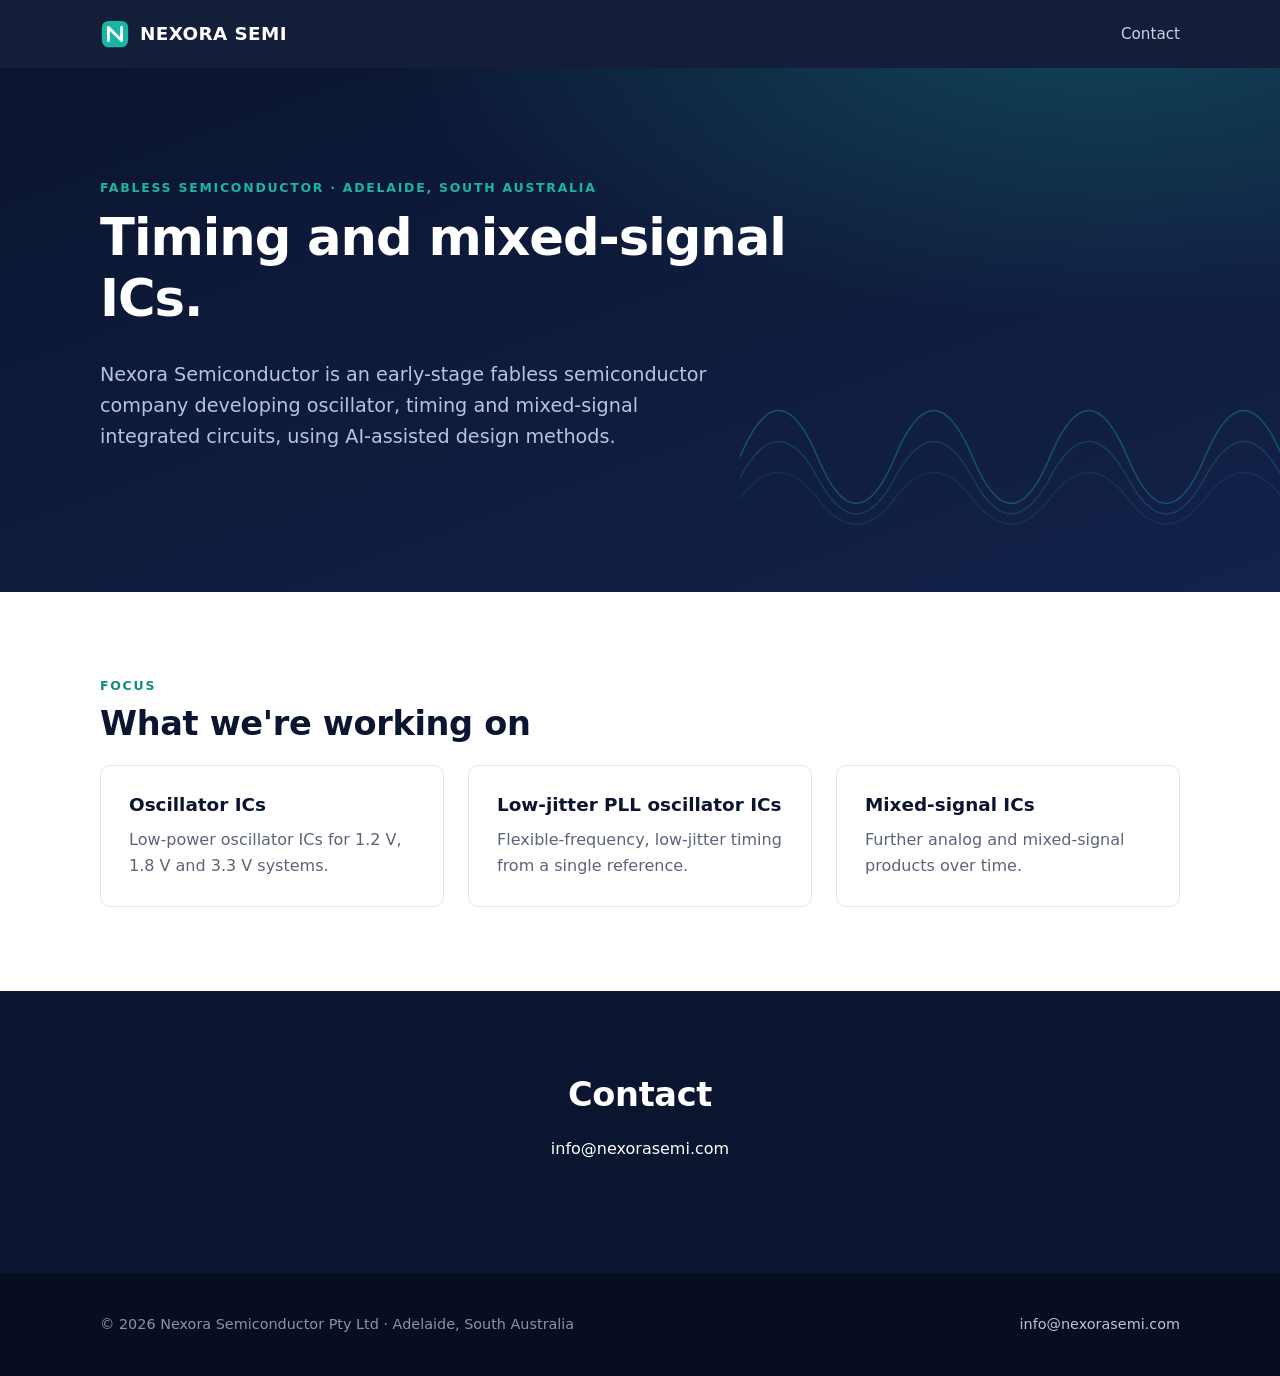
==== commit 952ab347: "Rename focus card to low-jitter PLL oscillator ICs Co-Authored-By: Claude Opus 5.5 <noreply@anthropi" ====
--- a/index.html
+++ b/index.html
@@ -58,7 +58,7 @@
       <h2>What we're working on</h2>
       <div class="grid grid-3">
         <div class="card"><h3>Oscillator ICs</h3><p>Low-power oscillator ICs for 1.2&nbsp;V, 1.8&nbsp;V and 3.3&nbsp;V systems.</p></div>
-        <div class="card"><h3>PLL oscillator ICs</h3><p>Flexible-frequency timing from a single reference.</p></div>
+        <div class="card"><h3>Low-jitter PLL oscillator ICs</h3><p>Flexible-frequency, low-jitter timing from a single reference.</p></div>
         <div class="card"><h3>Mixed-signal ICs</h3><p>Further analog and mixed-signal products over time.</p></div>
       </div>
     </div>
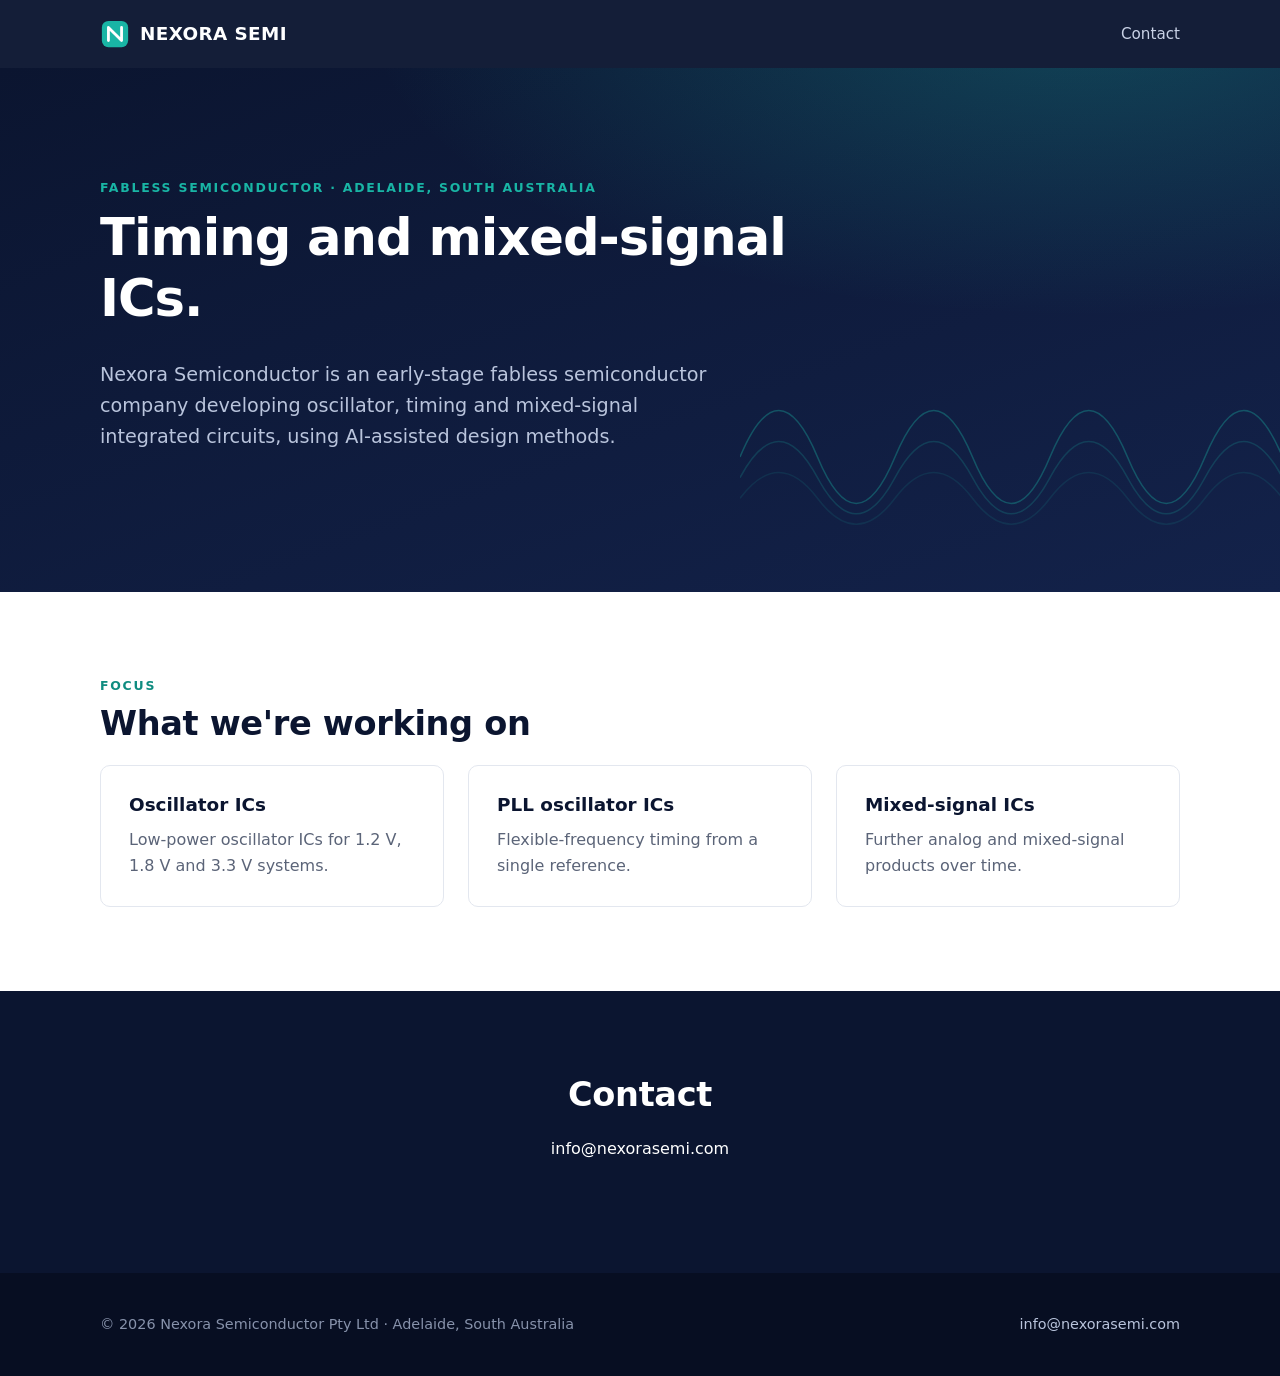
==== commit ca675dc5: "Rename focus card back to PLL oscillator ICs Co-Authored-By: Claude Opus 5.5 <noreply@anthropic.com>" ====
--- a/index.html
+++ b/index.html
@@ -58,7 +58,7 @@
       <h2>What we're working on</h2>
       <div class="grid grid-3">
         <div class="card"><h3>Oscillator ICs</h3><p>Low-power oscillator ICs for 1.2&nbsp;V, 1.8&nbsp;V and 3.3&nbsp;V systems.</p></div>
-        <div class="card"><h3>Low-jitter PLL oscillator ICs</h3><p>Flexible-frequency, low-jitter timing from a single reference.</p></div>
+        <div class="card"><h3>PLL oscillator ICs</h3><p>Flexible-frequency timing from a single reference.</p></div>
         <div class="card"><h3>Mixed-signal ICs</h3><p>Further analog and mixed-signal products over time.</p></div>
       </div>
     </div>
